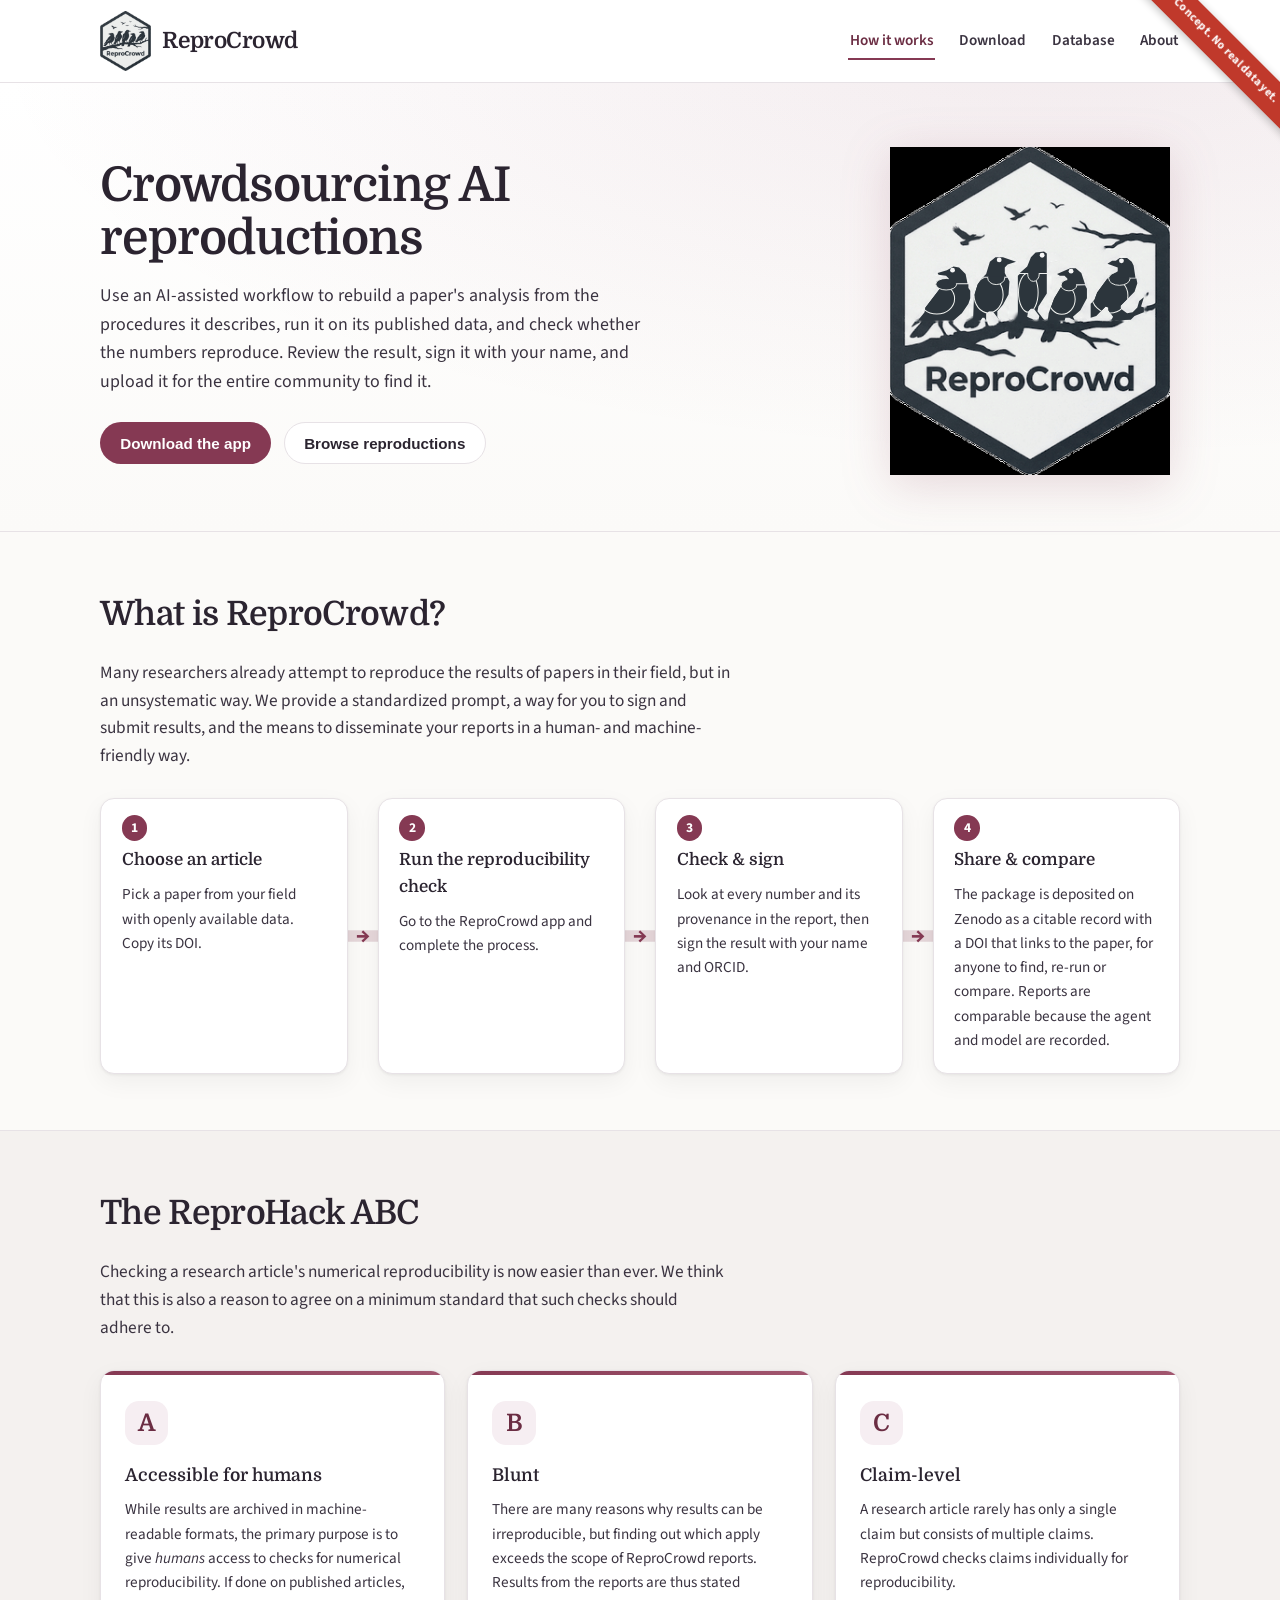
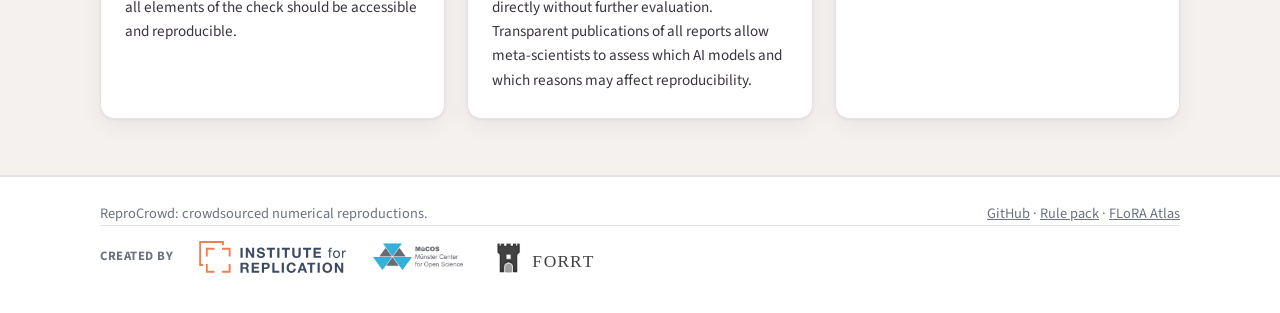
==== index.html @ 5360437d "Make the perched crows individually animatable Wrap the hex-sticker hero artwork in a native button " ====
<!DOCTYPE html>
<html lang="en">
<head>
  <meta charset="UTF-8" />
  <meta name="viewport" content="width=device-width, initial-scale=1.0" />
  <title>ReproCrowd: crowdsourced numerical reproductions</title>
  <meta name="description" content="ReproCrowd is a crowdsourced platform for numerical reproductions: rebuild a paper's analysis from the procedures it describes, run it on its published data, and check whether the numbers reproduce, then sign the result and share it with the field." />
  <meta name="theme-color" content="#853953" />
  <link rel="icon" type="image/png" href="./hex-sticker.png" />
  <link rel="preconnect" href="https://fonts.googleapis.com" />
  <link rel="preconnect" href="https://fonts.gstatic.com" crossorigin />
  <link href="https://fonts.googleapis.com/css2?family=Domine:wght@400;500;600;700&family=Source+Sans+3:wght@400;500;600;700;800&family=JetBrains+Mono:wght@400;500&display=swap" rel="stylesheet" />
  <link rel="stylesheet" href="./css/style.css" />
  <script src="https://cdnjs.cloudflare.com/ajax/libs/jszip/3.10.1/jszip.min.js" defer></script>
</head>
<body>
  <div class="ribbon" aria-hidden="true">Proof of Concept. No real data yet.</div>
  <header class="site-header">
    <div class="container header-inner">
      <a class="brand" href="#how-it-works">
        <img src="./hex-sticker-animated.gif" alt="ReproCrowd logo" class="brand-logo" />
        <span class="brand-name">ReproCrowd</span>
      </a>
      <nav class="main-nav" role="tablist" aria-label="Primary">
        <button class="nav-tab is-active" id="tab-landing" role="tab" aria-selected="true" aria-controls="panel-landing" data-tab="landing">How it works</button>
        <button class="nav-tab" id="tab-download" role="tab" aria-selected="false" aria-controls="panel-download" data-tab="download">Download</button>
        <button class="nav-tab" id="tab-database" role="tab" aria-selected="false" aria-controls="panel-database" data-tab="database">Database</button>
        <button class="nav-tab" id="tab-about" role="tab" aria-selected="false" aria-controls="panel-about" data-tab="about">About</button>
      </nav>
    </div>
  </header>

  <main id="top">
    <section class="tab-panel is-active" id="panel-landing" role="tabpanel" aria-labelledby="tab-landing">
    <!-- Hero -->
    <section class="hero">
      <div class="container hero-grid">
        <div class="hero-copy">
          <h1 class="hero-title">Crowdsourcing AI reproductions</h1>
          <p class="hero-sub">
            Use an AI-assisted workflow to rebuild a paper's analysis from the procedures it
            describes, run it on its published data, and check whether the numbers reproduce.
            Review the result, sign it with your name, and upload it for the entire community
            to find it.
          </p>
          <div class="hero-actions">
            <button class="btn btn-primary" data-goto-tab="download">Download the app</button>
            <button class="btn btn-secondary" data-goto-tab="database">Browse reproductions</button>
          </div>
        </div>
        <div class="hero-visual">
          <button class="crow-scene" type="button" data-crow-scene aria-label="Make a crow react">
            <img src="./hex-sticker-crow-base.gif" alt="" class="hero-sticker" />
            <svg class="crow-scene-overlay" viewBox="0 0 300 351" preserveAspectRatio="xMidYMid meet" aria-hidden="true" focusable="false">
              <defs>
                <clipPath id="crow-wing-clip-0"><path d="M84 147L60 147L54 151L38 172L37 177L30 186L68 186L77 178L84 168L86 162L86 154L84 151Z"/></clipPath>
                <clipPath id="crow-wing-clip-1"><path d="M99 140L94 147L90 160L89 186L97 186L99 183L101 183L103 186L103 178L106 176L110 176L117 185L115 182L115 176L121 169L127 158L128 144L126 140Z"/></clipPath>
                <clipPath id="crow-wing-clip-2"><path d="M139 136L137 138L137 186L155 186L147 182L148 176L151 173L154 173L160 181L159 186L168 186L165 185L158 176L159 171L168 157L168 136Z"/></clipPath>
                <clipPath id="crow-wing-clip-3"><path d="M209 148L184 149L176 162L170 178L169 186L187 186L188 183L192 183L198 186L196 182L204 175L211 162L211 152Z"/></clipPath>
                <clipPath id="crow-wing-clip-4"><path d="M215 168L215 183L221 181L231 171L234 172L234 175L239 182L237 186L258 185L262 181L272 177L272 172L269 171L272 161L267 165L265 172L260 177L254 178L247 173L247 170L262 155L265 146L264 141L233 141L222 156L219 164Z"/></clipPath>
              </defs>
              <g data-crow>
                <path class="crow-body" d="M84 147L60 147L54 151L38 172L37 177L30 186L68 186L77 178L84 168L86 162L86 154L84 151Z"/>
                <g clip-path="url(#crow-wing-clip-0)">
                  <g data-part="wing">
                    <ellipse cx="50.2" cy="162.6" rx="19.0" ry="16.4" fill="#2c353c" stroke="#eef0ed" stroke-width="1.1"/>
                  </g>
                </g>
                <g data-part="neck">
                  <ellipse cx="60.2" cy="147.0" rx="11.2" ry="6.2" fill="#2c353c" stroke="#eef0ed" stroke-width="1"/>
                </g>
                <g data-part="head">
                  <path d="M51 135L52 137L60 138L63 141L63 144L61 146L83 146L81 136L74 129L68 128L61 132Z"/>
                  <g data-part="eye">
                    <circle cx="67" cy="132" r="2.6" fill="#f7f7f7"/>
                  </g>
                </g>
              </g>
              <g data-crow>
                <path class="crow-body" d="M99 140L94 147L90 160L89 186L97 186L99 183L101 183L103 186L103 178L106 176L110 176L117 185L115 182L115 176L121 169L127 158L128 144L126 140Z"/>
                <g clip-path="url(#crow-wing-clip-1)">
                  <g data-part="wing">
                    <ellipse cx="105.6" cy="158.4" rx="15.6" ry="19.3" fill="#2c353c" stroke="#eef0ed" stroke-width="1.1"/>
                  </g>
                </g>
                <g data-part="neck">
                  <ellipse cx="113.8" cy="140.0" rx="9.2" ry="7.4" fill="#2c353c" stroke="#eef0ed" stroke-width="1"/>
                </g>
                <g data-part="head">
                  <path d="M135 123L121 118L113 118L107 123L103 136L100 139L125 139L123 135L123 129L126 126Z"/>
                  <g data-part="eye">
                    <circle cx="117" cy="121" r="2.6" fill="#f7f7f7"/>
                  </g>
                </g>
              </g>
              <g data-crow>
                <path class="crow-body" d="M139 136L137 138L137 186L155 186L147 182L148 176L151 173L154 173L160 181L159 186L168 186L165 185L158 176L159 171L168 157L168 136Z"/>
                <g clip-path="url(#crow-wing-clip-2)">
                  <g data-part="wing">
                    <ellipse cx="148.2" cy="156.0" rx="10.5" ry="21.0" fill="#2c353c" stroke="#eef0ed" stroke-width="1.1"/>
                  </g>
                </g>
                <g data-part="neck">
                  <ellipse cx="153.7" cy="136.0" rx="6.2" ry="8.0" fill="#2c353c" stroke="#eef0ed" stroke-width="1"/>
                </g>
                <g data-part="head">
                  <path d="M168 114L165 112L156 113L151 118L147 128L139 135L168 135Z"/>
                  <g data-part="eye">
                    <circle cx="163" cy="116" r="2.6" fill="#f7f7f7"/>
                  </g>
                </g>
              </g>
              <g data-crow>
                <path class="crow-body" d="M209 148L184 149L176 162L170 178L169 186L187 186L188 183L192 183L198 186L196 182L204 175L211 162L211 152Z"/>
                <g clip-path="url(#crow-wing-clip-3)">
                  <g data-part="wing">
                    <ellipse cx="184.1" cy="163.2" rx="14.3" ry="16.0" fill="#2c353c" stroke="#eef0ed" stroke-width="1.1"/>
                  </g>
                </g>
                <g data-part="neck">
                  <ellipse cx="191.7" cy="148.0" rx="8.4" ry="6.1" fill="#2c353c" stroke="#eef0ed" stroke-width="1"/>
                </g>
                <g data-part="head">
                  <path d="M179 136L182 138L187 138L190 141L190 144L187 147L209 147L205 135L199 130L193 130Z"/>
                  <g data-part="eye">
                    <circle cx="194" cy="133" r="2.6" fill="#f7f7f7"/>
                  </g>
                </g>
              </g>
              <g data-crow>
                <path class="crow-body" d="M215 168L215 183L221 181L231 171L234 172L234 175L239 182L237 186L258 185L262 181L272 177L272 172L269 171L272 161L267 165L265 172L260 177L254 178L247 173L247 170L262 155L265 146L264 141L233 141L222 156L219 164Z"/>
                <g clip-path="url(#crow-wing-clip-4)">
                  <g data-part="wing">
                    <ellipse cx="235.5" cy="159.0" rx="19.4" ry="18.9" fill="#2c353c" stroke="#eef0ed" stroke-width="1.1"/>
                  </g>
                </g>
                <g data-part="neck">
                  <ellipse cx="245.8" cy="141.0" rx="11.4" ry="7.2" fill="#2c353c" stroke="#eef0ed" stroke-width="1"/>
                </g>
                <g data-part="head">
                  <path d="M233 125L244 129L244 133L234 140L263 140L261 127L259 123L254 119L246 119L242 122L238 122Z"/>
                  <g data-part="eye">
                    <circle cx="248" cy="122" r="2.6" fill="#f7f7f7"/>
                  </g>
                </g>
              </g>
            </svg>
          </button>
        </div>
      </div>
    </section>

    <!-- What it is -->
    <section id="what-it-is" class="section">
      <div class="container">
        <h2 class="section-title">What is ReproCrowd?</h2>
        <p class="lead">
          Many researchers already attempt to reproduce the results of papers in their field,
          but in an unsystematic way. We provide a standardized prompt, a way for you to sign
          and submit results, and the means to disseminate your reports in a human- and
          machine-friendly way.
        </p>
        <div class="process">
          <div class="process-arrow" aria-hidden="true">
            <svg viewBox="0 0 1200 48" preserveAspectRatio="none">
              <line x1="0" y1="24" x2="1150" y2="24"></line>
              <polygon points="1200,24 1150,6 1150,42"></polygon>
            </svg>
          </div>
          <ol class="cards process-cards">
            <li class="card">
              <span class="card-step">1</span>
              <h3>Choose an article</h3>
              <p>Pick a paper from your field with openly available data. Copy its DOI.</p>
            </li>
            <li class="flow-arrow" aria-hidden="true">→</li>
            <li class="card">
              <span class="card-step">2</span>
              <h3>Run the reproducibility check</h3>
              <p>Go to the ReproCrowd app and complete the process.</p>
            </li>
            <li class="flow-arrow" aria-hidden="true">→</li>
            <li class="card">
              <span class="card-step">3</span>
              <h3>Check &amp; sign</h3>
              <p>Look at every number and its provenance in the report, then sign the result with your name and ORCID.</p>
            </li>
            <li class="flow-arrow" aria-hidden="true">→</li>
            <li class="card">
              <span class="card-step">4</span>
              <h3>Share &amp; compare</h3>
              <p>The package is deposited on Zenodo as a citable record with a DOI that links to the paper, for anyone to find, re-run or compare. Reports are comparable because the agent and model are recorded.</p>
            </li>
          </ol>
        </div>

      </div>
    </section>

    <!-- Principles -->
    <section id="principles" class="section section-alt">
      <div class="container">
        <h2 class="section-title">The ReproHack ABC</h2>
        <p class="lead">
          Checking a research article's numerical reproducibility is now easier than ever. We think
          that this is also a reason to agree on a minimum standard that such checks should adhere to.
        </p>
        <div class="abc-grid">
          <article class="abc-card">
            <span class="abc-letter" aria-hidden="true">A</span>
            <h3>Accessible for humans</h3>
            <p>
              While results are archived in machine-readable formats, the primary purpose is to give
              <em>humans</em> access to checks for numerical reproducibility. If done on published
              articles, all elements of the check should be accessible and reproducible.
            </p>
          </article>
          <article class="abc-card">
            <span class="abc-letter" aria-hidden="true">B</span>
            <h3>Blunt</h3>
            <p>
              There are many reasons why results can be irreproducible, but finding out which apply
              exceeds the scope of ReproCrowd reports. Results from the reports are thus stated
              directly without further evaluation. Transparent publications of all reports allow
              meta-scientists to assess which AI models and which reasons may affect reproducibility.
            </p>
          </article>
          <article class="abc-card">
            <span class="abc-letter" aria-hidden="true">C</span>
            <h3>Claim-level</h3>
            <p>
              A research article rarely has only a single claim but consists of multiple claims.
              ReproCrowd checks claims individually for reproducibility.
            </p>
          </article>
        </div>
      </div>
    </section>

    </section><!-- /panel-landing -->

    <!-- Download -->
    <section class="tab-panel" id="panel-download" role="tabpanel" aria-labelledby="tab-download" hidden>
      <div class="container section">
        <h2 class="section-title">Download</h2>
        <p class="lead">
          ReproCrowd ships as a self-contained desktop app for AI-assisted computational
          reproductions. Download the latest release, or grab the source and build it yourself.
        </p>
        <div class="btn-row">
          <a class="btn btn-primary" href="https://github.com/forrtproject/reprocrowd-app/releases" target="_blank" rel="noopener">Download the latest release</a>
          <a class="btn btn-secondary" href="https://github.com/forrtproject/reprocrowd-app" target="_blank" rel="noopener">View source on GitHub</a>
        </div>
        <p class="note">
          The app bundles its own Python and backend, so there is nothing else to install. On the
          release page, pick the installer for your platform (Windows, macOS or Linux).
        </p>
      </div>
    </section>

    <!-- Database -->
    <section class="tab-panel" id="panel-database" role="tabpanel" aria-labelledby="tab-database" hidden>
    <section id="reproductions" class="section section-alt">
      <div class="container">
        <h2 class="section-title">Reproductions <span class="badge badge-warn">Fictitious example data</span></h2>
        <p class="lead">
          All submitted reproductions, with their computational outcome. Search by paper, field
          or outcome, and filter by verdict. Click any row to expand its provenance chain — the
          raw data, processed data, code and output, and how each reported result maps to a claim.
          Each row links to the report and to the
          <a href="https://forrt.org/flora-replication-atlas" target="_blank" rel="noopener">FLoRA Replication Atlas</a>.
          The rows below are <strong>fictitious example data</strong> to show how the table works;
          no real certifications are listed yet.
        </p>

        <div class="table-controls">
          <input id="search" type="search" placeholder="Search title, DOI, field, outcome, engine…" />
          <select id="filter-outcome" aria-label="Filter by outcome">
            <option value="">All outcomes</option>
            <option value="computationally reproducible">Computationally reproducible</option>
            <option value="computational issues">Computational issues</option>
            <option value="technical failure">Technical failure</option>
            <option value="computation not checked">Computation not checked</option>
          </select>
          <a class="btn btn-secondary" href="https://forrt.org/flora-replication-atlas" target="_blank" rel="noopener">Open FLoRA Atlas</a>
        </div>

        <p class="chain-legend">
          <span><span class="lg green">✓</span> reproduces</span>
          <span><span class="lg red">✕</span> issue</span>
          <span><span class="lg grey">!</span> raw data not available</span>
        </p>

        <div class="table-wrap">
          <table class="repro-table">
            <thead>
              <tr>
                <th>Paper</th>
                <th>Field</th>
                <th>Outcome</th>
                <th>Engine / model</th>
                <th>Standard</th>
                <th>Programs</th>
                <th>Signed by</th>
                <th>Date</th>
                <th>Report</th>
              </tr>
            </thead>
            <tbody id="repro-tbody"></tbody>
          </table>
        </div>
        <p class="empty" id="empty" hidden>No reproductions match your search.</p>
        <p class="count" id="count"></p>
      </div>
    </section>
    </section><!-- /panel-database -->

    <!-- About -->
    <section class="tab-panel" id="panel-about" role="tabpanel" aria-labelledby="tab-about" hidden>
      <div class="container section">
        <h2 class="section-title">About</h2>
        <p class="lead">
          ReproCrowd is a crowdsourced platform for numerical reproductions, built by the
          Institute for Replication, the Münster Center for Open Science, and FORRT.
        </p>

        <h3 class="subsection-title">Creators</h3>
        <div class="about-creators">
          <a class="creator-card" href="https://i4replication.org/" target="_blank" rel="noopener">
            <img src="./logos/i4r-logo.svg" alt="Institute for Replication logo" />
            <span>Institute for Replication</span>
          </a>
          <a class="creator-card" href="https://www.uni-muenster.de/MueCOS/en/forschung/index.html" target="_blank" rel="noopener">
            <img src="./logos/mucos-logo.webp" alt="Münster Center for Open Science logo" />
            <span>Münster Center for Open Science</span>
          </a>
          <a class="creator-card" href="https://forrt.org/" target="_blank" rel="noopener">
            <img src="./logos/forrt-logo.svg" alt="FORRT logo" />
            <span>FORRT</span>
          </a>
        </div>

        <h3 class="subsection-title">Recommended citation</h3>
        <div class="citation-box">
          <p>
            ReproCrowd (2026). <em>ReproCrowd: crowdsourced numerical reproductions</em>
            [Computer software]. Institute for Replication, Münster Center for Open Science
            &amp; FORRT. <a href="https://forrt.org/reprocrowd/" target="_blank" rel="noopener">https://forrt.org/reprocrowd/</a>
          </p>
        </div>

        <h3 class="subsection-title">Version</h3>
        <p class="muted">ReproCrowd website <code>0.1.0</code> (placeholder).</p>
      </div>
    </section>
  </main>

  <footer class="site-footer">
    <div class="container footer-inner">
      <span>ReproCrowd: crowdsourced numerical reproductions.</span>
      <span>
        <a href="https://github.com/LukasRoeseler/reprocrowd" target="_blank" rel="noopener">GitHub</a>
        · <a href="https://forrtproject.github.io/reprocrowd/crowd-repro/RULEPACK-v1.1.0.md" target="_blank" rel="noopener">Rule pack</a>
        · <a href="https://forrt.org/flora-replication-atlas" target="_blank" rel="noopener">FLoRA Atlas</a>
      </span>
    </div>
    <div class="container footer-creators">
      <span class="footer-creators-label">Created by</span>
      <a class="creator-logo" href="https://i4replication.org/" target="_blank" rel="noopener">
        <img src="./logos/i4r-logo.svg" alt="Institute for Replication" />
      </a>
      <a class="creator-logo" href="https://www.uni-muenster.de/MueCOS/en/forschung/index.html" target="_blank" rel="noopener">
        <img src="./logos/mucos-logo.webp" alt="Münster Center for Open Science" />
      </a>
      <a class="creator-logo" href="https://forrt.org/" target="_blank" rel="noopener">
        <img src="./logos/forrt-logo.svg" alt="FORRT" />
      </a>
    </div>
  </footer>

  <script src="./js/app.js"></script>
</body>
</html>
---- css/style.css ----
:root {
  --ink: #2b2430;
  --ink-soft: #3a3340;
  --muted: #6b7280;
  --accent: #853953;
  --accent-dark: #6b2d43;
  --accent-light: #a2566f;
  --accent-faint: #f6eef2;
  --bg: #fbfaf8;
  --surface: #ffffff;
  --border: #e7e2e6;
  --alt-bg: #f4f1ef;
  --ok: #15803d;
  --warn: #b45309;
  --bad: #b91c1c;
  --radius: 14px;
  --shadow: 0 1px 3px rgba(0,0,0,.06), 0 8px 24px rgba(0,0,0,.05);
}

* { box-sizing: border-box; }

html { scroll-behavior: smooth; }

body {
  margin: 0;
  font-family: 'Source Sans 3', 'Segoe UI', Helvetica, Arial, sans-serif;
  color: var(--ink);
  background: var(--bg);
  line-height: 1.6;
}

h1, h2, h3, .brand-name, .section-title, .subsection-title, .hero-title {
  font-family: 'Domine', Georgia, serif;
  font-weight: 600;
}

code, pre {
  font-family: 'JetBrains Mono', 'SFMono-Regular', Consolas, monospace;
}

a { color: var(--accent-dark); }

.container {
  width: min(1080px, 92%);
  margin: 0 auto;
}

/* Header */
.site-header {
  position: sticky;
  top: 0;
  z-index: 50;
  background: rgba(255,255,255,.92);
  backdrop-filter: blur(8px);
  border-bottom: 1px solid var(--border);
}
.header-inner {
  display: flex;
  align-items: center;
  justify-content: space-between;
  gap: 1rem;
  padding: .7rem 0;
}
.brand {
  display: flex;
  align-items: center;
  gap: .7rem;
  text-decoration: none;
  color: var(--ink);
}
.brand-logo {
  height: 60px;
  width: auto;
}
.brand-name {
  font-weight: 700;
  font-size: 1.4rem;
  letter-spacing: -.02em;
}
.main-nav {
  display: flex;
  gap: 1.4rem;
  align-items: center;
}
.main-nav a {
  color: var(--ink-soft);
  text-decoration: none;
  font-weight: 600;
  font-size: .95rem;
}
.main-nav a:hover { color: var(--accent-dark); }

/* Tabs */
.main-nav .nav-tab {
  appearance: none;
  background: none;
  border: none;
  border-bottom: 2px solid transparent;
  padding: .35rem .1rem;
  color: var(--ink-soft);
  font: inherit;
  font-weight: 600;
  font-size: .95rem;
  cursor: pointer;
}
.main-nav .nav-tab:hover { color: var(--accent-dark); }
.main-nav .nav-tab.is-active {
  color: var(--accent-dark);
  border-bottom-color: var(--accent);
}
.tab-panel { display: none; }
.tab-panel.is-active { display: block; }

/* Proof-of-concept ribbon */
.ribbon {
  position: fixed;
  top: 18px;
  right: -70px;
  transform: rotate(45deg);
  background: #c0392b;
  color: #fff;
  padding: 7px 46px;
  font-size: .74rem;
  font-weight: 700;
  letter-spacing: .02em;
  white-space: nowrap;
  z-index: 80;
  box-shadow: 0 2px 8px rgba(0,0,0,.25);
  pointer-events: none;
}

/* Hero */
.hero {
  padding: 4rem 0 3.5rem;
  background:
    radial-gradient(1100px 420px at 85% -10%, rgba(133,57,83,.10), transparent),
    linear-gradient(180deg, #ffffff, var(--bg));
  border-bottom: 1px solid var(--border);
}
.hero-grid {
  display: grid;
  grid-template-columns: 1fr minmax(220px, 300px);
  gap: 2rem;
  align-items: center;
}
.hero-copy { min-width: 0; }
.hero-title {
  font-size: clamp(2rem, 4.5vw, 3rem);
  line-height: 1.12;
  letter-spacing: -.02em;
  margin: 0 0 1rem;
  max-width: 18ch;
}
.hero-sub {
  font-size: 1.12rem;
  color: var(--ink-soft);
  max-width: 60ch;
  margin: 0 0 1.6rem;
}
.hero-actions { display: flex; gap: .8rem; flex-wrap: wrap; }
.hero-visual { display: flex; justify-content: center; }
.hero-sticker {
  width: 100%;
  max-width: 280px;
  height: auto;
  filter: drop-shadow(0 10px 24px rgba(133,57,83,.18));
}

/* Crow scene: an interactive button wrapped around the hex-sticker artwork */
.crow-scene {
  position: relative;
  display: inline-block;
  padding: 0;
  margin: 0;
  border: none;
  background: none;
  font: inherit;
  color: inherit;
  cursor: pointer;
  line-height: 0;
  -webkit-tap-highlight-color: transparent;
}
.crow-scene .hero-sticker { display: block; }
.crow-scene-overlay {
  position: absolute;
  inset: 0;
  width: 100%;
  height: 100%;
  overflow: visible;
  pointer-events: none;
}
.crow-scene:focus-visible {
  outline: 3px solid var(--accent);
  outline-offset: 4px;
  border-radius: var(--radius);
}

/* Crow parts: the animation pivot points and resting pose */
.crow-scene .crow-body { fill: #2c353c; }
.crow-scene [data-part="head"] path { fill: #2c353c; }

[data-crow] [data-part] {
  transform-box: fill-box;
  transform-origin: center;
}
[data-crow] [data-part="head"] { transform-origin: 50% 85%; }
[data-crow] [data-part="wing"] { transform-origin: 50% 20%; }
[data-crow] [data-part="neck"] { transform-origin: 50% 90%; }

/* Buttons */
.btn {
  display: inline-block;
  padding: .7rem 1.2rem;
  border-radius: 999px;
  font-weight: 600;
  font-size: .95rem;
  text-decoration: none;
  border: 1px solid transparent;
  cursor: pointer;
  transition: background .15s, border-color .15s, color .15s;
}
.btn-row { display: flex; gap: .6rem; flex-wrap: wrap; margin: .6rem 0; }
.btn-primary {
  background: var(--accent);
  color: #fff;
}
.btn-primary:hover { background: var(--accent-dark); }
.btn-secondary {
  background: var(--surface);
  color: var(--ink);
  border-color: var(--border);
}
.btn-secondary:hover { border-color: var(--ink-soft); }
.btn-small {
  padding: .35rem .8rem;
  font-size: .85rem;
  border: 1px solid var(--border);
  background: var(--surface);
  color: var(--ink-soft);
  border-radius: 8px;
}
.btn-small:hover { border-color: var(--ink-soft); }

/* Sections */
.section { padding: 3.5rem 0; }
.section-alt { background: var(--alt-bg); border-block: 1px solid var(--border); }
.section-title {
  font-size: clamp(1.6rem, 3vw, 2.1rem);
  letter-spacing: -.02em;
  margin: 0 0 .6rem;
}
.subsection-title { margin: 2rem 0 .8rem; }
.lead { font-size: 1.08rem; color: var(--ink-soft); max-width: 70ch; }

/* Cards */
.cards {
  display: grid;
  grid-template-columns: repeat(auto-fit, minmax(220px, 1fr));
  gap: 1.2rem;
  margin-top: 1.8rem;
}
.card {
  background: var(--surface);
  border: 1px solid var(--border);
  border-radius: var(--radius);
  padding: 1.3rem;
  box-shadow: var(--shadow);
}
.card h3 { margin: 0 0 .5rem; font-size: 1.05rem; }
.card p { margin: 0; color: var(--ink-soft); font-size: .95rem; }

/* Process flow */
.process { position: relative; margin-top: 1.8rem; }
.process-arrow {
  position: absolute;
  inset: 0;
  z-index: 0;
  display: flex;
  align-items: center;
  pointer-events: none;
}
.process-arrow svg {
  width: 100%;
  height: 100%;
  stroke: var(--accent);
  stroke-width: 2;
  fill: var(--accent);
  opacity: .18;
}
.process-cards {
  position: relative;
  z-index: 1;
  list-style: none;
  margin: 0;
  padding: 0;
  display: flex;
  align-items: stretch;
  flex-wrap: wrap;
  gap: .3rem;
  margin-top: 0;
}
.process-cards .card {
  flex: 1 1 200px;
  margin: 0;
  padding-top: 3rem;
  position: relative;
}
.card-step {
  position: absolute;
  top: 1rem;
  left: 1.3rem;
  display: inline-flex;
  align-items: center;
  justify-content: center;
  width: 1.6rem;
  height: 1.6rem;
  border-radius: 50%;
  background: var(--accent);
  color: #fff;
  font-size: .85rem;
  font-weight: 700;
}
.flow-arrow {
  flex: none;
  display: flex;
  align-items: center;
  color: var(--accent);
  font-size: 1.4rem;
  font-weight: 700;
  padding: 0 .2rem;
}

.notice, .note {
  margin-top: 1.6rem;
  padding: 1rem 1.2rem;
  border-radius: 10px;
  font-size: .95rem;
}
.notice {
  background: var(--accent-faint);
  border: 1px solid #e6ccd6;
  color: var(--accent-dark);
}
.notice.warn {
  background: #fef3c7;
  border: 1px solid #fcd34d;
  color: #92400e;
}
.note { color: var(--muted); }
.note code { background: var(--alt-bg); padding: .1em .3em; border-radius: 4px; }

/* Prompt */
.prompt-box {
  background: #1e1e24;
  color: #e5e7eb;
  border-radius: var(--radius);
  overflow: hidden;
  margin: 1.4rem 0;
  box-shadow: var(--shadow);
}
.prompt-box-header {
  display: flex;
  align-items: center;
  justify-content: space-between;
  padding: .7rem 1rem;
  background: #16161b;
  font-size: .85rem;
  color: #cbd5e1;
}
.prompt-box pre {
  margin: 0;
  padding: 1.2rem;
  overflow-x: auto;
  font-size: .9rem;
  line-height: 1.55;
}

.steps { margin: 0; padding-left: 1.3rem; }
.steps li { margin-bottom: .7rem; }
.steps code { background: var(--alt-bg); padding: .1em .3em; border-radius: 4px; }

/* Upload */
.upload-card {
  background: var(--surface);
  border: 1px solid var(--border);
  border-radius: var(--radius);
  padding: 1.4rem;
  box-shadow: var(--shadow);
}
.drop-zone {
  display: flex;
  flex-direction: column;
  align-items: center;
  justify-content: center;
  gap: .5rem;
  padding: 2.2rem 1rem;
  border: 2px dashed var(--border);
  border-radius: 12px;
  cursor: pointer;
  text-align: center;
  transition: border-color .15s, background .15s;
}
.drop-zone.dragover { border-color: var(--accent); background: #fff7ed; }
.drop-zone input { display: none; }
.drop-zone-icon { font-size: 1.6rem; color: var(--muted); }
.drop-zone-text { color: var(--muted); font-size: .95rem; }
.drop-zone-text code { color: var(--ink-soft); }

.upload-status { margin-top: 1rem; font-size: .95rem; color: var(--ink-soft); }

.checklist { margin-top: 1rem; }
.checklist h3 { margin: 0 0 .6rem; font-size: 1rem; }
.checklist ul { list-style: none; padding: 0; margin: 0; display: grid; gap: .4rem; }
.checklist li {
  display: flex;
  align-items: center;
  gap: .5rem;
  font-size: .95rem;
  color: var(--ink-soft);
}
.checklist .dot {
  width: 16px; height: 16px; border-radius: 50%;
  display: inline-block; flex: none;
}
.dot.ok { background: var(--ok); }
.dot.missing { background: var(--bad); }
.dot.rec { background: var(--warn); }
.checklist-legend {
  display: flex;
  gap: .8rem;
  align-items: center;
  flex-wrap: wrap;
  font-size: .85rem;
}
.checklist-legend .dot { width: 12px; height: 12px; display: inline-block; }

.upload-actions { margin-top: 1.2rem; }
.signoff {
  margin-top: 1.2rem;
  border-top: 1px solid var(--border);
  padding-top: 1.1rem;
}
.signoff h3 { margin: 0 0 .5rem; font-size: 1rem; }
.signoff .muted { font-size: .9rem; margin: 0 0 .8rem; }
.signoff-fields {
  display: grid;
  grid-template-columns: 1fr 1fr 1fr;
  gap: .8rem;
  margin: 0 0 .9rem;
}
.signoff-fields label {
  display: flex;
  flex-direction: column;
  gap: .3rem;
  font-size: .85rem;
  color: var(--muted);
}
.signoff-fields input,
.signoff-fields select {
  padding: .5rem .6rem;
  border: 1px solid var(--border);
  border-radius: 8px;
  font: inherit;
  color: var(--ink);
}
.signoff-check {
  display: flex;
  gap: .5rem;
  align-items: flex-start;
  font-size: .9rem;
  color: var(--ink-soft);
}
.git-cmds {
  background: var(--alt-bg);
  padding: .9rem 1rem;
  border-radius: 8px;
  overflow-x: auto;
  margin: .8rem 0;
}
.git-cmds code { font-size: .85rem; color: var(--ink); }
.submit-result a.btn { margin-top: .5rem; }
.submit-result {
  margin-top: 1.2rem;
  padding: 1rem 1.2rem;
  border-radius: 10px;
  font-size: .95rem;
}
.submit-result.ok { background: #f0fdf4; border: 1px solid #bbf7d0; color: var(--ok); }

/* Table */
.table-controls {
  display: flex;
  gap: .8rem;
  flex-wrap: wrap;
  align-items: center;
  margin: 1.4rem 0;
}
.table-controls input[type="search"],
.table-controls select {
  padding: .6rem .9rem;
  border: 1px solid var(--border);
  border-radius: 10px;
  font-size: .95rem;
  font-family: inherit;
  background: var(--surface);
  color: var(--ink);
}
.table-controls input[type="search"] { flex: 1; min-width: 220px; }

.table-wrap { overflow-x: auto; background: var(--surface); border: 1px solid var(--border); border-radius: var(--radius); box-shadow: var(--shadow); }
.repro-table { width: 100%; border-collapse: collapse; font-size: .92rem; }
.repro-table th, .repro-table td {
  padding: .8rem .9rem;
  text-align: left;
  border-bottom: 1px solid var(--border);
  vertical-align: top;
}
.repro-table th { background: var(--alt-bg); font-weight: 700; white-space: nowrap; }
.repro-table tr:last-child td { border-bottom: none; }
.repro-table td a { text-decoration: none; font-weight: 600; }

.pill {
  display: inline-block;
  padding: .15rem .6rem;
  border-radius: 999px;
  font-size: .78rem;
  font-weight: 600;
  white-space: nowrap;
}
.pill-ok { background: #dcfce7; color: var(--ok); }
.pill-warn { background: #fef3c7; color: var(--warn); }
.pill-bad { background: #fee2e2; color: var(--bad); }
.pill-muted { background: #e5e7eb; color: var(--muted); }

.badge {
  display: inline-block;
  padding: .3rem .7rem;
  border-radius: 999px;
  font-size: .8rem;
  font-weight: 600;
  vertical-align: middle;
  margin-left: .6rem;
}
.badge-warn { background: #fef3c7; color: #92400e; border: 1px solid #fcd34d; }
.badge-note { background: #e5e7eb; color: var(--muted); }

.empty, .count { margin-top: 1rem; color: var(--muted); }
.count { font-size: .9rem; }

/* Footer */
.site-footer {
  border-top: 1px solid var(--border);
  padding: 1.6rem 0;
  background: var(--surface);
  color: var(--muted);
  font-size: .9rem;
}
.footer-inner { display: flex; justify-content: space-between; gap: 1rem; flex-wrap: wrap; }
.footer-inner a { color: var(--muted); }
.footer-inner a:hover { color: var(--accent-dark); }
.footer-creators {
  display: flex;
  align-items: center;
  gap: 1.6rem;
  flex-wrap: wrap;
  padding: .9rem 0;
  border-top: 1px solid var(--border);
}
.footer-creators-label {
  font-size: .8rem;
  font-weight: 700;
  text-transform: uppercase;
  letter-spacing: .04em;
  color: var(--muted);
}
.creator-logo {
  display: inline-flex;
  align-items: center;
  opacity: .8;
  transition: opacity .15s;
}
.creator-logo:hover { opacity: 1; }
.creator-logo img {
  height: 32px;
  width: auto;
  max-width: 180px;
  object-fit: contain;
}

/* ReproHack ABC (principles) */
.abc-grid {
  display: grid;
  grid-template-columns: repeat(auto-fit, minmax(260px, 1fr));
  gap: 1.4rem;
  margin-top: 1.8rem;
}
.abc-card {
  position: relative;
  display: flex;
  flex-direction: column;
  background: var(--surface);
  border: 1px solid var(--border);
  border-radius: var(--radius);
  padding: 1.9rem 1.5rem 1.6rem;
  box-shadow: var(--shadow);
  overflow: hidden;
  transition: border-color .18s ease, transform .18s ease;
}
.abc-card:hover { border-color: var(--accent-light); transform: translateY(-2px); }
.abc-card::before {
  content: "";
  position: absolute;
  top: 0;
  left: 0;
  right: 0;
  height: 4px;
  background: linear-gradient(90deg, var(--accent), var(--accent-light));
}
.abc-letter {
  display: inline-flex;
  align-items: center;
  justify-content: center;
  width: 2.7rem;
  height: 2.7rem;
  border-radius: 14px;
  background: var(--accent-faint);
  color: var(--accent-dark);
  font-family: 'Domine', Georgia, serif;
  font-weight: 700;
  font-size: 1.5rem;
  line-height: 1;
  margin-bottom: 1rem;
}
.abc-card h3 { margin: 0 0 .55rem; font-size: 1.1rem; }
.abc-card p { margin: 0; color: var(--ink-soft); font-size: .95rem; }

/* About */
.about-creators {
  display: grid;
  grid-template-columns: repeat(auto-fit, minmax(200px, 1fr));
  gap: 1rem;
  margin-top: .4rem;
}
.creator-card {
  display: flex;
  flex-direction: column;
  align-items: center;
  gap: .6rem;
  padding: 1.2rem 1rem;
  background: var(--surface);
  border: 1px solid var(--border);
  border-radius: var(--radius);
  box-shadow: var(--shadow);
  text-decoration: none;
  color: var(--ink-soft);
  font-weight: 600;
  font-size: .95rem;
  text-align: center;
  transition: border-color .15s, box-shadow .15s;
}
.creator-card:hover { border-color: var(--accent); }
.creator-card img {
  height: 40px;
  width: auto;
  max-width: 160px;
  object-fit: contain;
}
.citation-box {
  background: var(--surface);
  border: 1px solid var(--border);
  border-radius: var(--radius);
  padding: 1rem 1.2rem;
  box-shadow: var(--shadow);
}
.citation-box p { margin: 0; }
.citation-box code { background: var(--alt-bg); padding: .1em .3em; border-radius: 4px; }

@media (max-width: 640px) {
  .header-inner { flex-direction: column; align-items: flex-start; }
  .main-nav { gap: .9rem; flex-wrap: wrap; }
  .hero-grid { grid-template-columns: 1fr; }
  .hero-visual { order: -1; }
  .hero-sticker { max-width: 180px; }
  .process-arrow { display: none; }
  .process-cards { flex-direction: column; }
  .flow-arrow { transform: rotate(90deg); }
  .signoff-fields { grid-template-columns: 1fr; }
}

/* ORCID icon (sized like a character in the line) */
.orcid-link { display: inline-block; vertical-align: middle; line-height: 0; }
.orcid-icon { height: 1em; width: auto; display: inline-block; vertical-align: -0.14em; opacity: .85; }
.orcid-link:hover .orcid-icon { opacity: 1; }

/* Report cell: Summary / Discuss + comment-count badge */
.report-cell a { display: inline-block; }
.report-link { font-weight: 600; }
.discuss-link { color: var(--muted); }
.discuss-link:hover { color: var(--accent-dark); }
.comment-badge { position: relative; color: var(--muted); margin-top: .4rem; }
.comment-badge:hover { color: var(--accent-dark); }
.comment-badge svg { display: inline-block; vertical-align: middle; }
.badge-circle { position: absolute; top: -6px; right: -10px; min-width: 15px; height: 15px; border-radius: 999px; font-size: .62rem; font-weight: 700; color: #fff; display: inline-flex; align-items: center; justify-content: center; padding: 0 3px; line-height: 1; }
.badge-circle.grey { background: #cbd5e1; }
.badge-circle.colored { background: var(--accent); }

/* Expandable table rows */
.article-row { cursor: pointer; }
.article-row:hover td { background: var(--alt-bg); }
.article-row .chev { display: inline-block; color: var(--muted); margin-right: .55rem; vertical-align: middle; transition: transform .18s ease; }
.article-row.open .chev { transform: rotate(90deg); }
.article-row .title { font-weight: 700; }
.article-row .doi { color: var(--muted); font-size: .85rem; }
.detail-row td { background: var(--surface); border-bottom: 1px solid var(--border); }
.detail-wrap { padding: .3rem .2rem .6rem .4rem; }

.chain-head { display: flex; flex-wrap: wrap; gap: .9rem; align-items: center; font-size: .78rem; color: var(--muted); margin-bottom: .9rem; }
.chain-head .cnt { color: var(--ink); font-weight: 700; }
.chain-head .g, .chain-head .b { display: inline-flex; align-items: center; gap: .25rem; }
.chain-head .g { color: var(--ok); }
.chain-head .b { color: var(--bad); }

.chain { display: flex; flex-wrap: wrap; align-items: flex-start; }
.spine { display: flex; flex-wrap: wrap; align-items: center; row-gap: .5rem; }
.raws { display: flex; flex-direction: column; gap: .45rem; }
.raws.multi { padding-right: .3rem; }
.raws .node { margin: 0; }

.node { display: inline-flex; align-items: center; gap: .45rem; background: var(--alt-bg); border: 1px solid var(--border); border-radius: 8px; padding: .45rem .7rem; font-size: .82rem; font-weight: 600; color: var(--ink); white-space: nowrap; }
.node .ico { display: inline-flex; color: var(--muted); }
.node.output { border-color: var(--accent); }
.node.output .ico { color: var(--accent); }
.node.data.na { border-style: dashed; border-color: #cbd5e1; color: var(--muted); opacity: .85; }
.node.claim { border-color: var(--border); gap: .4rem; }
.node.claim a { text-decoration: none; font-weight: 600; color: var(--ink); }
.na-badge { display: inline-flex; align-items: center; justify-content: center; width: 1.1em; height: 1.1em; border-radius: 50%; background: var(--bad); color: #fff; font-size: .7em; font-weight: 700; flex: 0 0 auto; }

.link { display: inline-block; width: 26px; height: 2px; background: #cbd5e1; flex: 0 0 auto; }
.link.h { align-self: center; }
.link.grey { background: #e5e7eb; }

.claims { display: flex; flex-direction: column; gap: .5rem; margin-left: 1rem; border-left: 2px solid #e5e7eb; padding-left: 12px; }
.claim { display: flex; align-items: center; gap: .4rem; }
.claim .status { display: inline-flex; align-items: center; justify-content: center; width: 1.2em; height: 1.2em; border-radius: 50%; flex: 0 0 auto; }
.claim .status.ok { color: var(--ok); background: #dcfce7; }
.claim .status.bad { color: var(--bad); background: #fee2e2; }
.claim.good .node.claim { border-color: var(--ok); }
.claim.issue .node.claim { border-color: var(--bad); }

.chain-legend { display: flex; flex-wrap: wrap; gap: 1.1rem; align-items: center; font-size: .82rem; color: var(--muted); margin: 0 0 1rem; }
.chain-legend span { display: inline-flex; align-items: center; gap: .35rem; }
.chain-legend .lg { display: inline-flex; align-items: center; justify-content: center; width: 14px; height: 14px; border-radius: 50%; font-size: .7rem; font-weight: 700; }
.chain-legend .lg.green { color: var(--ok); background: #dcfce7; }
.chain-legend .lg.red { color: var(--bad); background: #fee2e2; }
.chain-legend .lg.grey { color: var(--muted); background: #e5e7eb; }

/* Construction */
.construction { display: flex; flex-direction: column; align-items: center; gap: .9rem; padding: 2.6rem 1.5rem; background: var(--surface); border: 1px dashed var(--border); border-radius: var(--radius); box-shadow: var(--shadow); text-align: center; margin-top: 1.6rem; }
.construction h3 { margin: 0; }
.construction .muted { max-width: 42rem; margin: 0; }

/* Creators */
.creators-grid { display: grid; grid-template-columns: repeat(auto-fit, minmax(220px, 1fr)); gap: 1.4rem; margin-top: 1.6rem; }
.creator { display: flex; flex-direction: column; align-items: center; justify-content: center; gap: .9rem; padding: 1.6rem 1.2rem; background: var(--surface); border: 1px solid var(--border); border-radius: var(--radius); box-shadow: var(--shadow); text-align: center; text-decoration: none; color: inherit; transition: border-color .18s ease, transform .18s ease; }
.creator:hover { border-color: var(--accent); transform: translateY(-2px); }
.creator .logo { display: block; height: 56px; max-width: 200px; object-fit: contain; margin: 0 auto; }

@media (max-width: 640px) {
  .chain { flex-direction: column; }
  .claims { margin-left: 0; border-left: none; padding-left: 0; margin-top: .8rem; }
  .spine { row-gap: .4rem; }
  .creators-grid { grid-template-columns: 1fr; }
}
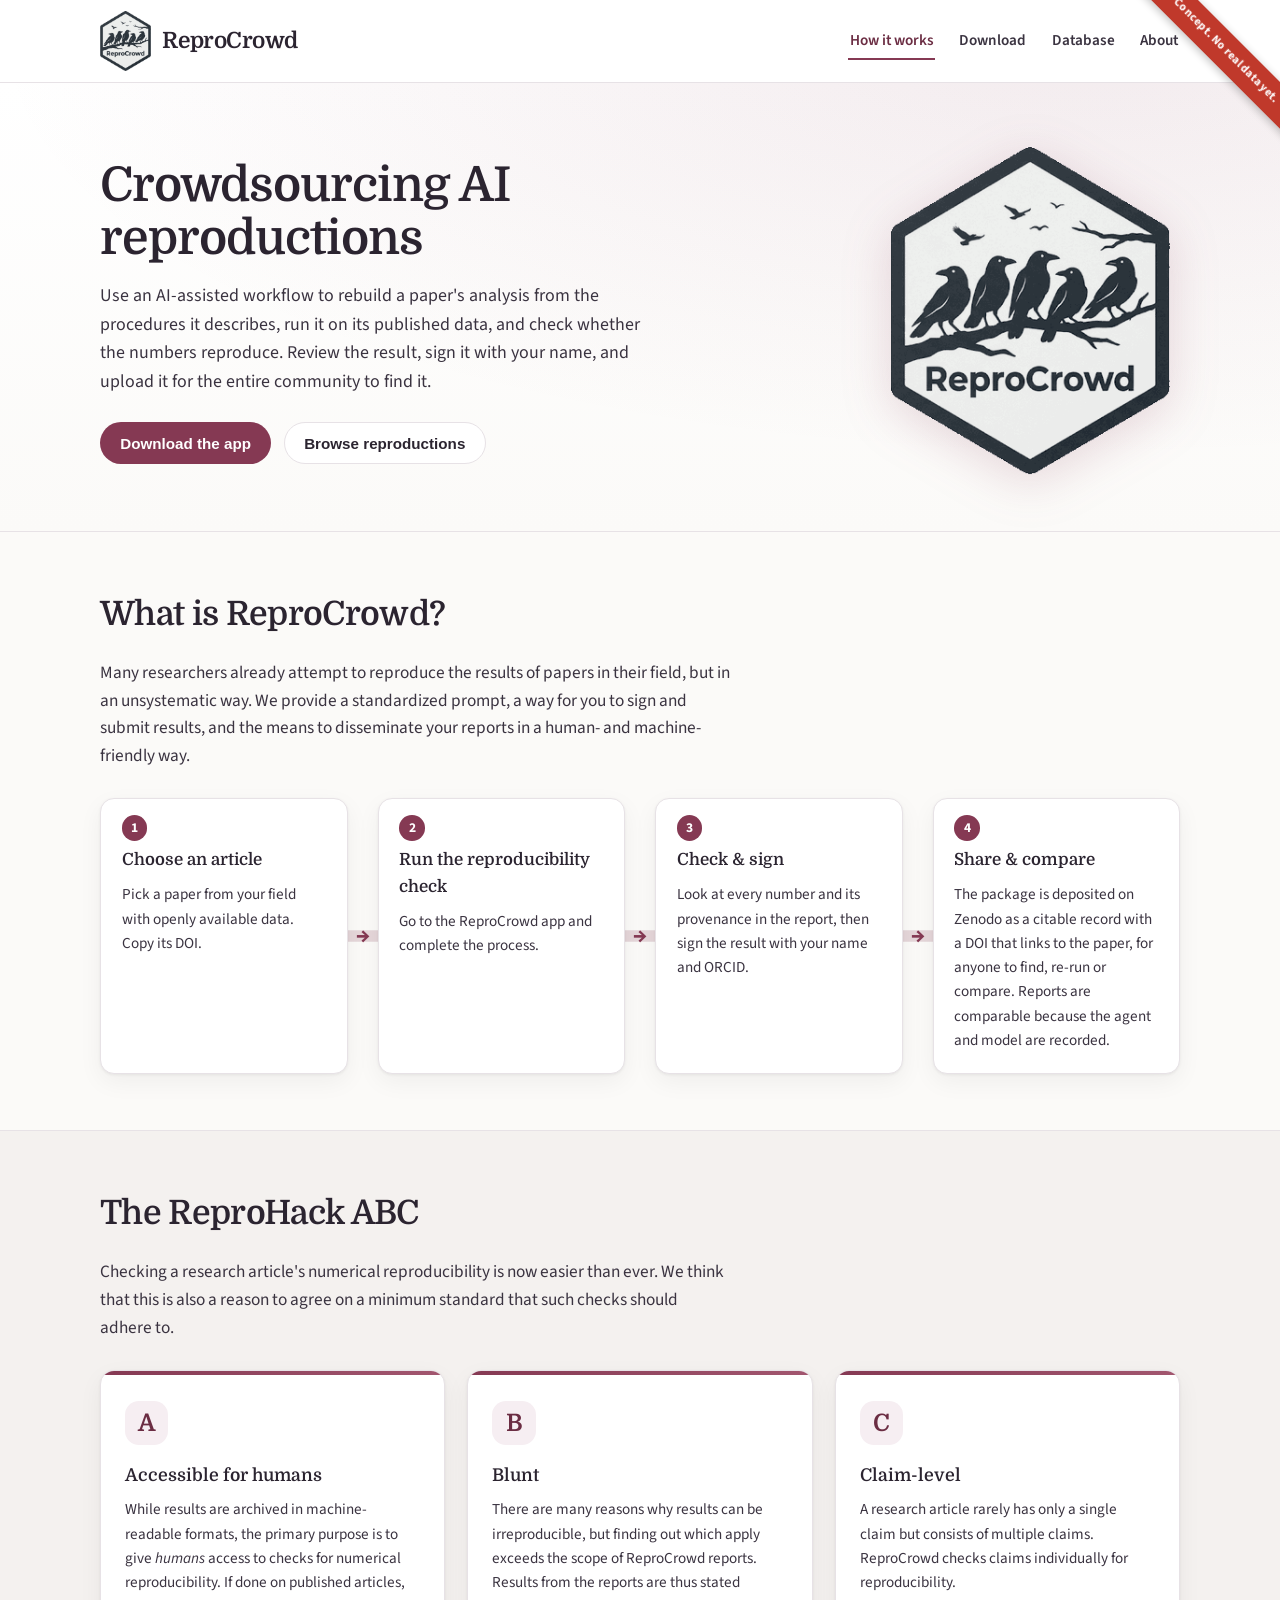
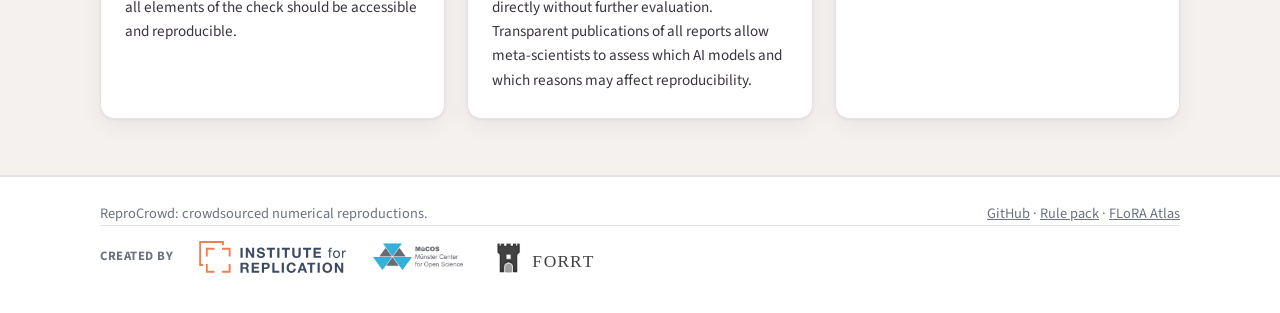
==== commit 3df3877f: "Revert "Make the perched crows individually animatable" This reverts commit 5360437d6f266e80d1f78355" ====
--- a/index.html
+++ b/index.html
@@ -49,103 +49,7 @@
           </div>
         </div>
         <div class="hero-visual">
-          <button class="crow-scene" type="button" data-crow-scene aria-label="Make a crow react">
-            <img src="./hex-sticker-crow-base.gif" alt="" class="hero-sticker" />
-            <svg class="crow-scene-overlay" viewBox="0 0 300 351" preserveAspectRatio="xMidYMid meet" aria-hidden="true" focusable="false">
-              <defs>
-                <clipPath id="crow-wing-clip-0"><path d="M84 147L60 147L54 151L38 172L37 177L30 186L68 186L77 178L84 168L86 162L86 154L84 151Z"/></clipPath>
-                <clipPath id="crow-wing-clip-1"><path d="M99 140L94 147L90 160L89 186L97 186L99 183L101 183L103 186L103 178L106 176L110 176L117 185L115 182L115 176L121 169L127 158L128 144L126 140Z"/></clipPath>
-                <clipPath id="crow-wing-clip-2"><path d="M139 136L137 138L137 186L155 186L147 182L148 176L151 173L154 173L160 181L159 186L168 186L165 185L158 176L159 171L168 157L168 136Z"/></clipPath>
-                <clipPath id="crow-wing-clip-3"><path d="M209 148L184 149L176 162L170 178L169 186L187 186L188 183L192 183L198 186L196 182L204 175L211 162L211 152Z"/></clipPath>
-                <clipPath id="crow-wing-clip-4"><path d="M215 168L215 183L221 181L231 171L234 172L234 175L239 182L237 186L258 185L262 181L272 177L272 172L269 171L272 161L267 165L265 172L260 177L254 178L247 173L247 170L262 155L265 146L264 141L233 141L222 156L219 164Z"/></clipPath>
-              </defs>
-              <g data-crow>
-                <path class="crow-body" d="M84 147L60 147L54 151L38 172L37 177L30 186L68 186L77 178L84 168L86 162L86 154L84 151Z"/>
-                <g clip-path="url(#crow-wing-clip-0)">
-                  <g data-part="wing">
-                    <ellipse cx="50.2" cy="162.6" rx="19.0" ry="16.4" fill="#2c353c" stroke="#eef0ed" stroke-width="1.1"/>
-                  </g>
-                </g>
-                <g data-part="neck">
-                  <ellipse cx="60.2" cy="147.0" rx="11.2" ry="6.2" fill="#2c353c" stroke="#eef0ed" stroke-width="1"/>
-                </g>
-                <g data-part="head">
-                  <path d="M51 135L52 137L60 138L63 141L63 144L61 146L83 146L81 136L74 129L68 128L61 132Z"/>
-                  <g data-part="eye">
-                    <circle cx="67" cy="132" r="2.6" fill="#f7f7f7"/>
-                  </g>
-                </g>
-              </g>
-              <g data-crow>
-                <path class="crow-body" d="M99 140L94 147L90 160L89 186L97 186L99 183L101 183L103 186L103 178L106 176L110 176L117 185L115 182L115 176L121 169L127 158L128 144L126 140Z"/>
-                <g clip-path="url(#crow-wing-clip-1)">
-                  <g data-part="wing">
-                    <ellipse cx="105.6" cy="158.4" rx="15.6" ry="19.3" fill="#2c353c" stroke="#eef0ed" stroke-width="1.1"/>
-                  </g>
-                </g>
-                <g data-part="neck">
-                  <ellipse cx="113.8" cy="140.0" rx="9.2" ry="7.4" fill="#2c353c" stroke="#eef0ed" stroke-width="1"/>
-                </g>
-                <g data-part="head">
-                  <path d="M135 123L121 118L113 118L107 123L103 136L100 139L125 139L123 135L123 129L126 126Z"/>
-                  <g data-part="eye">
-                    <circle cx="117" cy="121" r="2.6" fill="#f7f7f7"/>
-                  </g>
-                </g>
-              </g>
-              <g data-crow>
-                <path class="crow-body" d="M139 136L137 138L137 186L155 186L147 182L148 176L151 173L154 173L160 181L159 186L168 186L165 185L158 176L159 171L168 157L168 136Z"/>
-                <g clip-path="url(#crow-wing-clip-2)">
-                  <g data-part="wing">
-                    <ellipse cx="148.2" cy="156.0" rx="10.5" ry="21.0" fill="#2c353c" stroke="#eef0ed" stroke-width="1.1"/>
-                  </g>
-                </g>
-                <g data-part="neck">
-                  <ellipse cx="153.7" cy="136.0" rx="6.2" ry="8.0" fill="#2c353c" stroke="#eef0ed" stroke-width="1"/>
-                </g>
-                <g data-part="head">
-                  <path d="M168 114L165 112L156 113L151 118L147 128L139 135L168 135Z"/>
-                  <g data-part="eye">
-                    <circle cx="163" cy="116" r="2.6" fill="#f7f7f7"/>
-                  </g>
-                </g>
-              </g>
-              <g data-crow>
-                <path class="crow-body" d="M209 148L184 149L176 162L170 178L169 186L187 186L188 183L192 183L198 186L196 182L204 175L211 162L211 152Z"/>
-                <g clip-path="url(#crow-wing-clip-3)">
-                  <g data-part="wing">
-                    <ellipse cx="184.1" cy="163.2" rx="14.3" ry="16.0" fill="#2c353c" stroke="#eef0ed" stroke-width="1.1"/>
-                  </g>
-                </g>
-                <g data-part="neck">
-                  <ellipse cx="191.7" cy="148.0" rx="8.4" ry="6.1" fill="#2c353c" stroke="#eef0ed" stroke-width="1"/>
-                </g>
-                <g data-part="head">
-                  <path d="M179 136L182 138L187 138L190 141L190 144L187 147L209 147L205 135L199 130L193 130Z"/>
-                  <g data-part="eye">
-                    <circle cx="194" cy="133" r="2.6" fill="#f7f7f7"/>
-                  </g>
-                </g>
-              </g>
-              <g data-crow>
-                <path class="crow-body" d="M215 168L215 183L221 181L231 171L234 172L234 175L239 182L237 186L258 185L262 181L272 177L272 172L269 171L272 161L267 165L265 172L260 177L254 178L247 173L247 170L262 155L265 146L264 141L233 141L222 156L219 164Z"/>
-                <g clip-path="url(#crow-wing-clip-4)">
-                  <g data-part="wing">
-                    <ellipse cx="235.5" cy="159.0" rx="19.4" ry="18.9" fill="#2c353c" stroke="#eef0ed" stroke-width="1.1"/>
-                  </g>
-                </g>
-                <g data-part="neck">
-                  <ellipse cx="245.8" cy="141.0" rx="11.4" ry="7.2" fill="#2c353c" stroke="#eef0ed" stroke-width="1"/>
-                </g>
-                <g data-part="head">
-                  <path d="M233 125L244 129L244 133L234 140L263 140L261 127L259 123L254 119L246 119L242 122L238 122Z"/>
-                  <g data-part="eye">
-                    <circle cx="248" cy="122" r="2.6" fill="#f7f7f7"/>
-                  </g>
-                </g>
-              </g>
-            </svg>
-          </button>
+          <img src="./hex-sticker-animated.gif" alt="ReproCrowd hex sticker" class="hero-sticker" />
         </div>
       </div>
     </section>
--- a/css/style.css
+++ b/css/style.css
@@ -166,47 +166,6 @@
   filter: drop-shadow(0 10px 24px rgba(133,57,83,.18));
 }
 
-/* Crow scene: an interactive button wrapped around the hex-sticker artwork */
-.crow-scene {
-  position: relative;
-  display: inline-block;
-  padding: 0;
-  margin: 0;
-  border: none;
-  background: none;
-  font: inherit;
-  color: inherit;
-  cursor: pointer;
-  line-height: 0;
-  -webkit-tap-highlight-color: transparent;
-}
-.crow-scene .hero-sticker { display: block; }
-.crow-scene-overlay {
-  position: absolute;
-  inset: 0;
-  width: 100%;
-  height: 100%;
-  overflow: visible;
-  pointer-events: none;
-}
-.crow-scene:focus-visible {
-  outline: 3px solid var(--accent);
-  outline-offset: 4px;
-  border-radius: var(--radius);
-}
-
-/* Crow parts: the animation pivot points and resting pose */
-.crow-scene .crow-body { fill: #2c353c; }
-.crow-scene [data-part="head"] path { fill: #2c353c; }
-
-[data-crow] [data-part] {
-  transform-box: fill-box;
-  transform-origin: center;
-}
-[data-crow] [data-part="head"] { transform-origin: 50% 85%; }
-[data-crow] [data-part="wing"] { transform-origin: 50% 20%; }
-[data-crow] [data-part="neck"] { transform-origin: 50% 90%; }
-
 /* Buttons */
 .btn {
   display: inline-block;
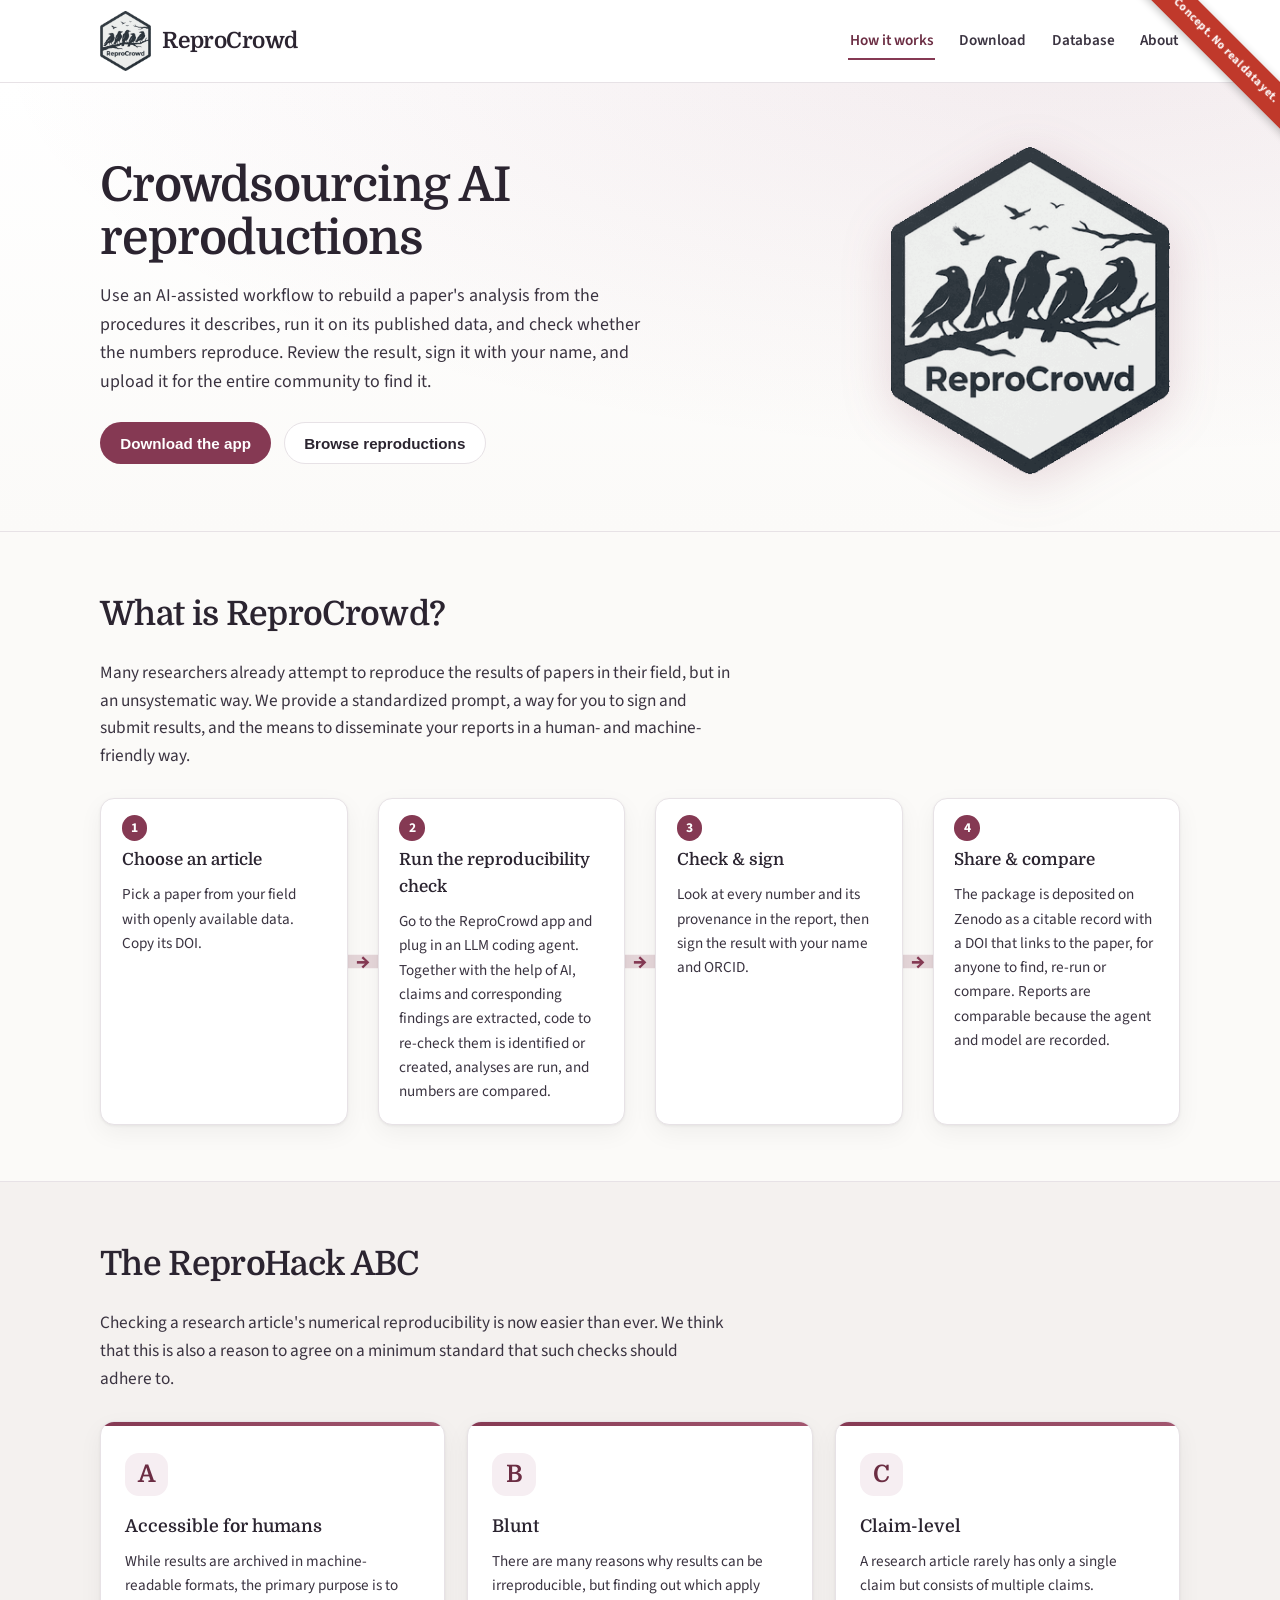
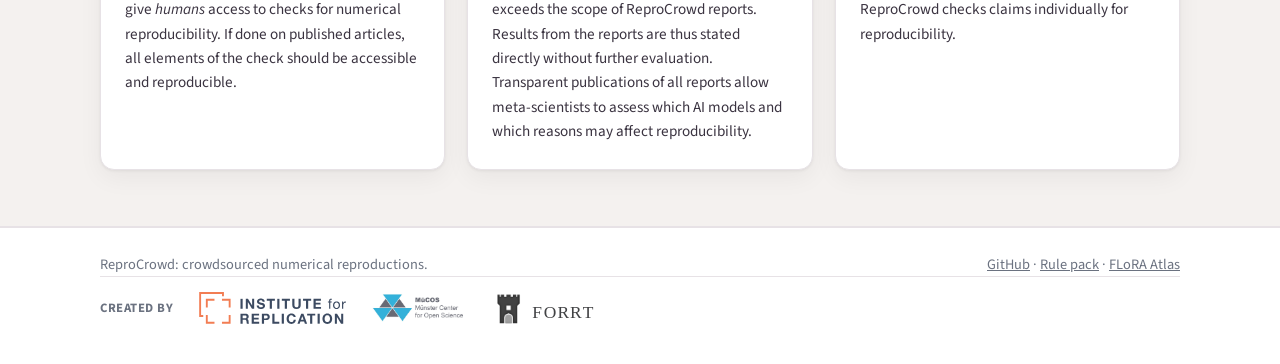
==== commit 2624ef4b: "Revise the 'Run the reproducibility check' step description" ====
--- a/index.html
+++ b/index.html
@@ -81,7 +81,7 @@
             <li class="card">
               <span class="card-step">2</span>
               <h3>Run the reproducibility check</h3>
-              <p>Go to the ReproCrowd app and complete the process.</p>
+              <p>Go to the ReproCrowd app and plug in an LLM coding agent. Together with the help of AI, claims and corresponding findings are extracted, code to re-check them is identified or created, analyses are run, and numbers are compared.</p>
             </li>
             <li class="flow-arrow" aria-hidden="true">→</li>
             <li class="card">
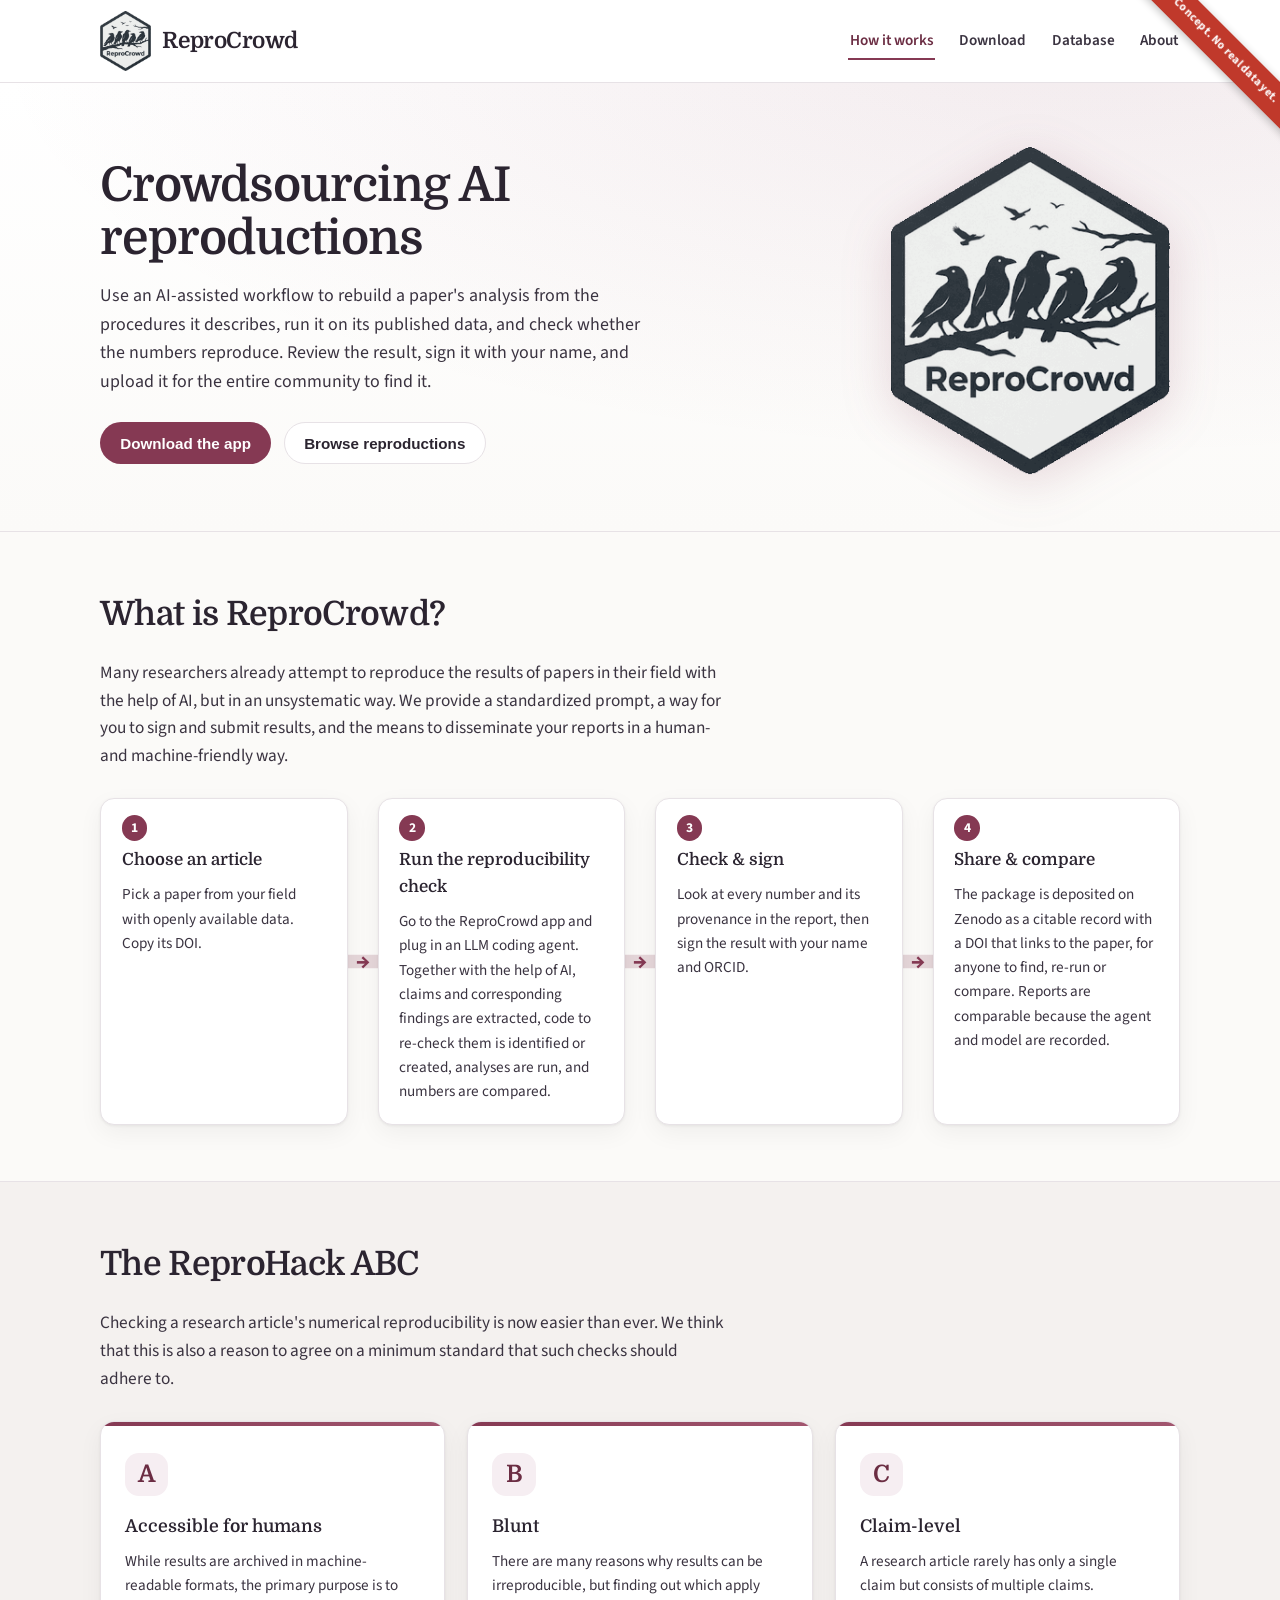
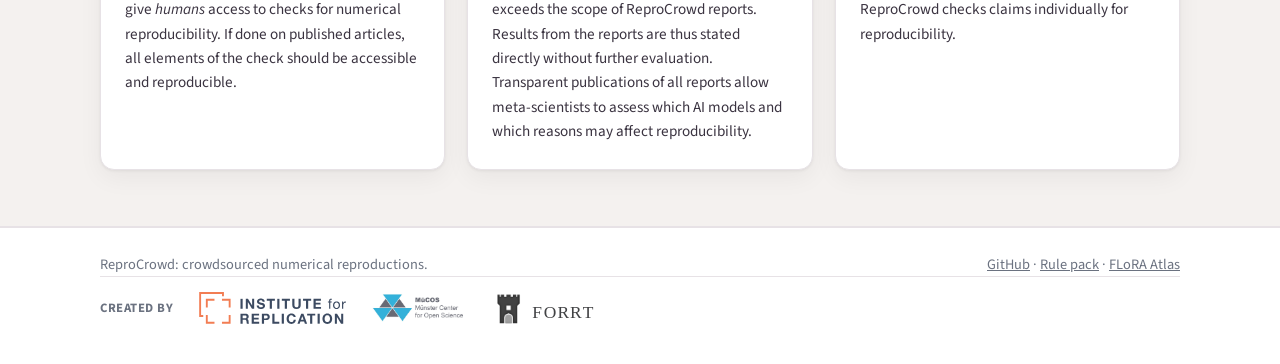
==== commit ea99f68d: "Mention AI assistance in the 'What is ReproCrowd?' intro" ====
--- a/index.html
+++ b/index.html
@@ -59,8 +59,8 @@
       <div class="container">
         <h2 class="section-title">What is ReproCrowd?</h2>
         <p class="lead">
-          Many researchers already attempt to reproduce the results of papers in their field,
-          but in an unsystematic way. We provide a standardized prompt, a way for you to sign
+          Many researchers already attempt to reproduce the results of papers in their field
+          with the help of AI, but in an unsystematic way. We provide a standardized prompt, a way for you to sign
           and submit results, and the means to disseminate your reports in a human- and
           machine-friendly way.
         </p>
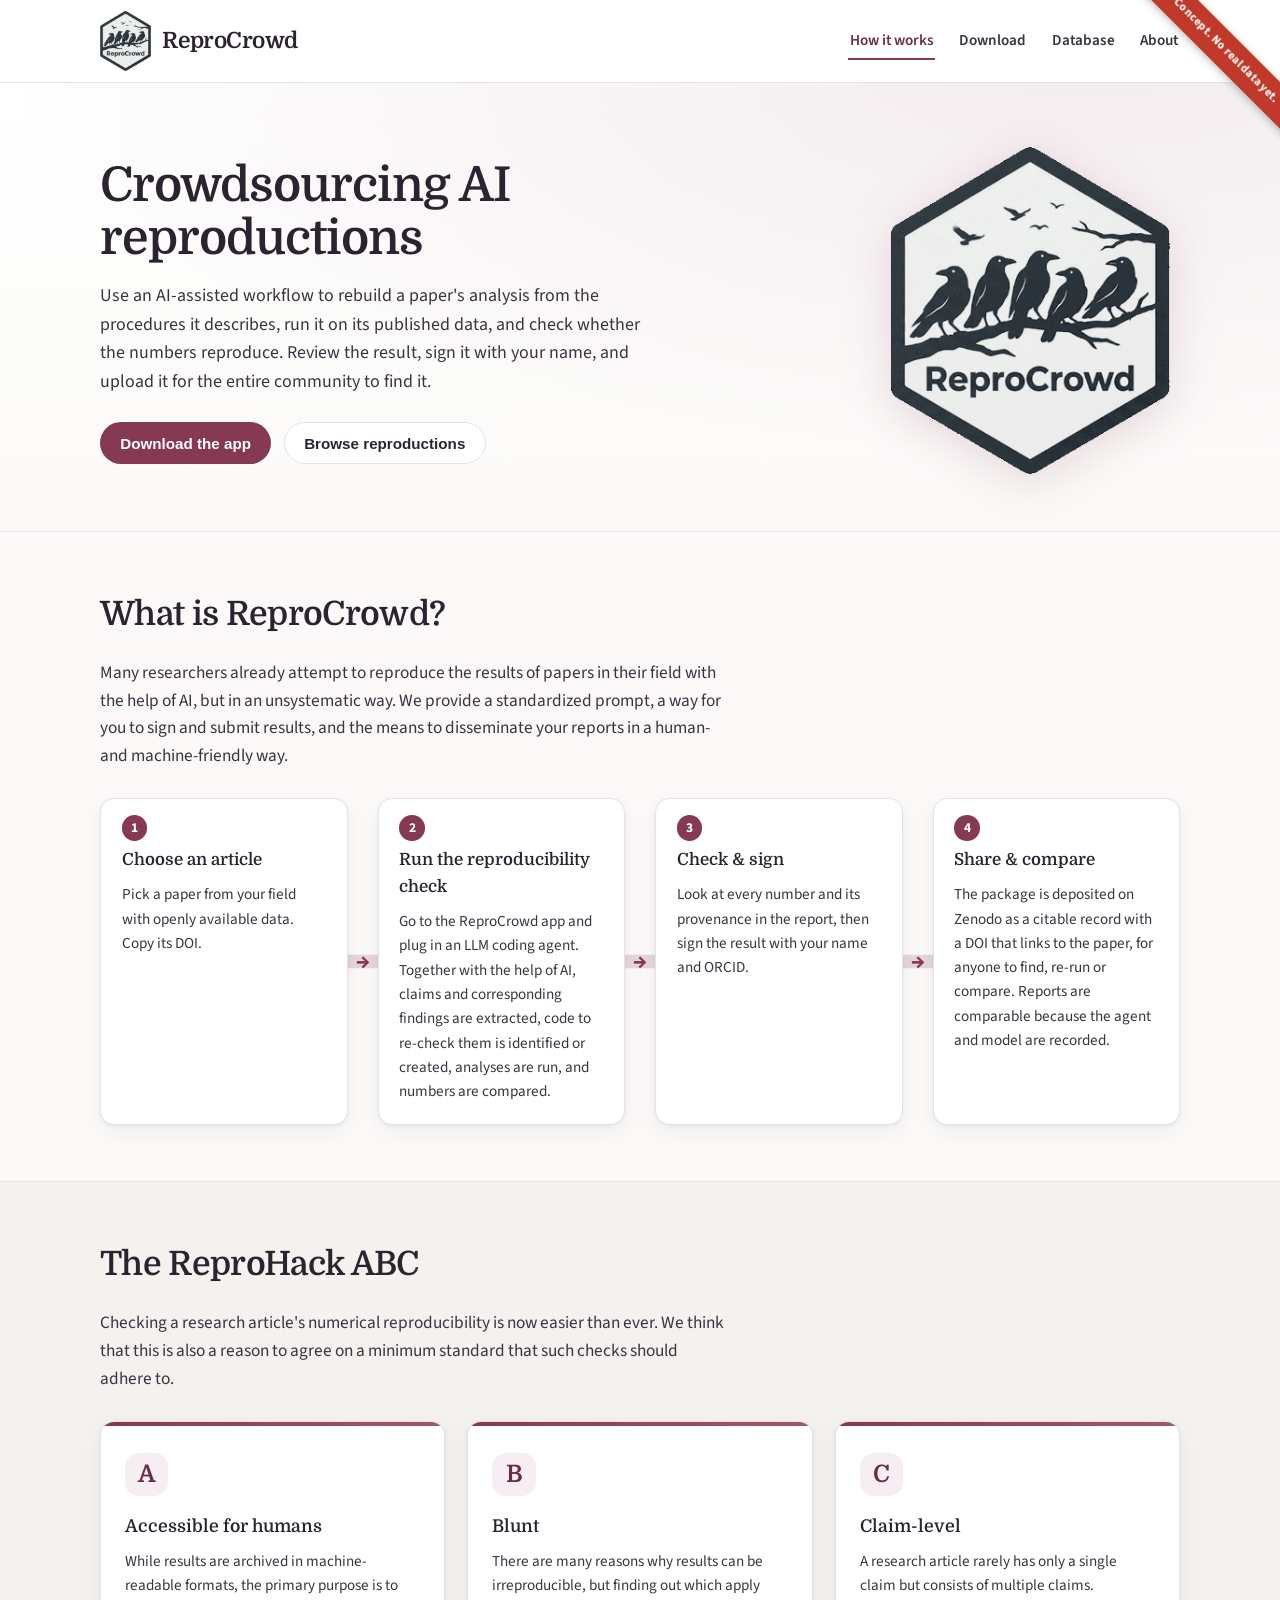
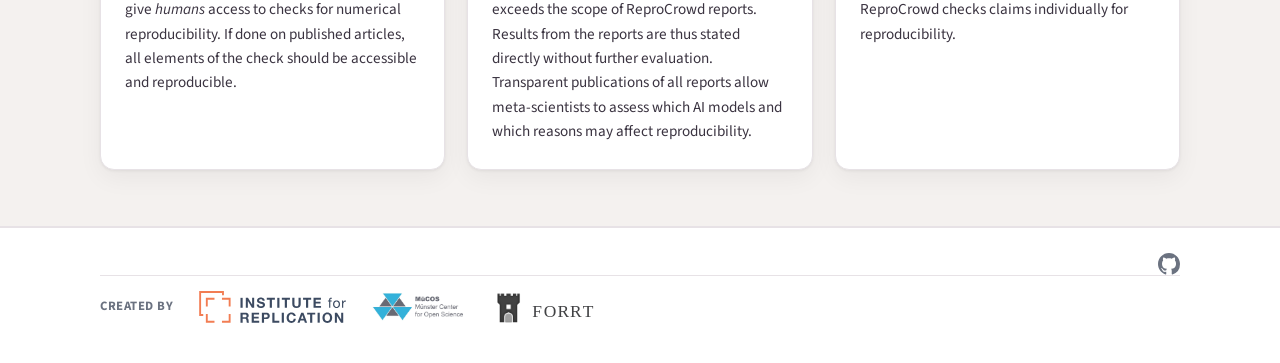
==== commit 8755bdb0: "Simplify the footer: GitHub logo on the right, drop tagline, dots, Rule pack and FLoRA Atlas links" ====
--- a/index.html
+++ b/index.html
@@ -261,12 +261,11 @@
 
   <footer class="site-footer">
     <div class="container footer-inner">
-      <span>ReproCrowd: crowdsourced numerical reproductions.</span>
-      <span>
-        <a href="https://github.com/LukasRoeseler/reprocrowd" target="_blank" rel="noopener">GitHub</a>
-        · <a href="https://forrtproject.github.io/reprocrowd/crowd-repro/RULEPACK-v1.1.0.md" target="_blank" rel="noopener">Rule pack</a>
-        · <a href="https://forrt.org/flora-replication-atlas" target="_blank" rel="noopener">FLoRA Atlas</a>
-      </span>
+      <a class="footer-github" href="https://github.com/LukasRoeseler/reprocrowd" target="_blank" rel="noopener" aria-label="GitHub repository">
+        <svg viewBox="0 0 16 16" width="22" height="22" aria-hidden="true" focusable="false">
+          <path fill-rule="evenodd" d="M8 0C3.58 0 0 3.58 0 8c0 3.54 2.29 6.53 5.47 7.59.4.07.55-.17.55-.38 0-.19-.01-.82-.01-1.49-2.01.37-2.53-.49-2.69-.94-.09-.23-.48-.94-.82-1.13-.28-.15-.68-.52-.01-.53.63-.01 1.08.58 1.23.82.72 1.21 1.87.87 2.33.66.07-.52.28-.87.51-1.07-1.78-.2-3.64-.89-3.64-3.95 0-.87.31-1.59.82-2.15-.08-.2-.36-1.02.08-2.12 0 0 .67-.21 2.2.82.64-.18 1.32-.27 2-.27.68 0 1.36.09 2 .27 1.53-1.04 2.2-.82 2.2-.82.44 1.1.16 1.92.08 2.12.51.56.82 1.27.82 2.15 0 3.07-1.87 3.75-3.65 3.95.29.25.54.73.54 1.48 0 1.07-.01 1.93-.01 2.2 0 .21.15.46.55.38A8.012 8.012 0 0 0 16 8c0-4.42-3.58-8-8-8z"></path>
+        </svg>
+      </a>
     </div>
     <div class="container footer-creators">
       <span class="footer-creators-label">Created by</span>
--- a/css/style.css
+++ b/css/style.css
@@ -514,9 +514,11 @@
   color: var(--muted);
   font-size: .9rem;
 }
-.footer-inner { display: flex; justify-content: space-between; gap: 1rem; flex-wrap: wrap; }
+.footer-inner { display: flex; justify-content: flex-end; gap: 1rem; flex-wrap: wrap; }
 .footer-inner a { color: var(--muted); }
 .footer-inner a:hover { color: var(--accent-dark); }
+.footer-github { display: inline-flex; align-items: center; }
+.footer-github svg { width: 22px; height: 22px; fill: currentColor; display: block; }
 .footer-creators {
   display: flex;
   align-items: center;
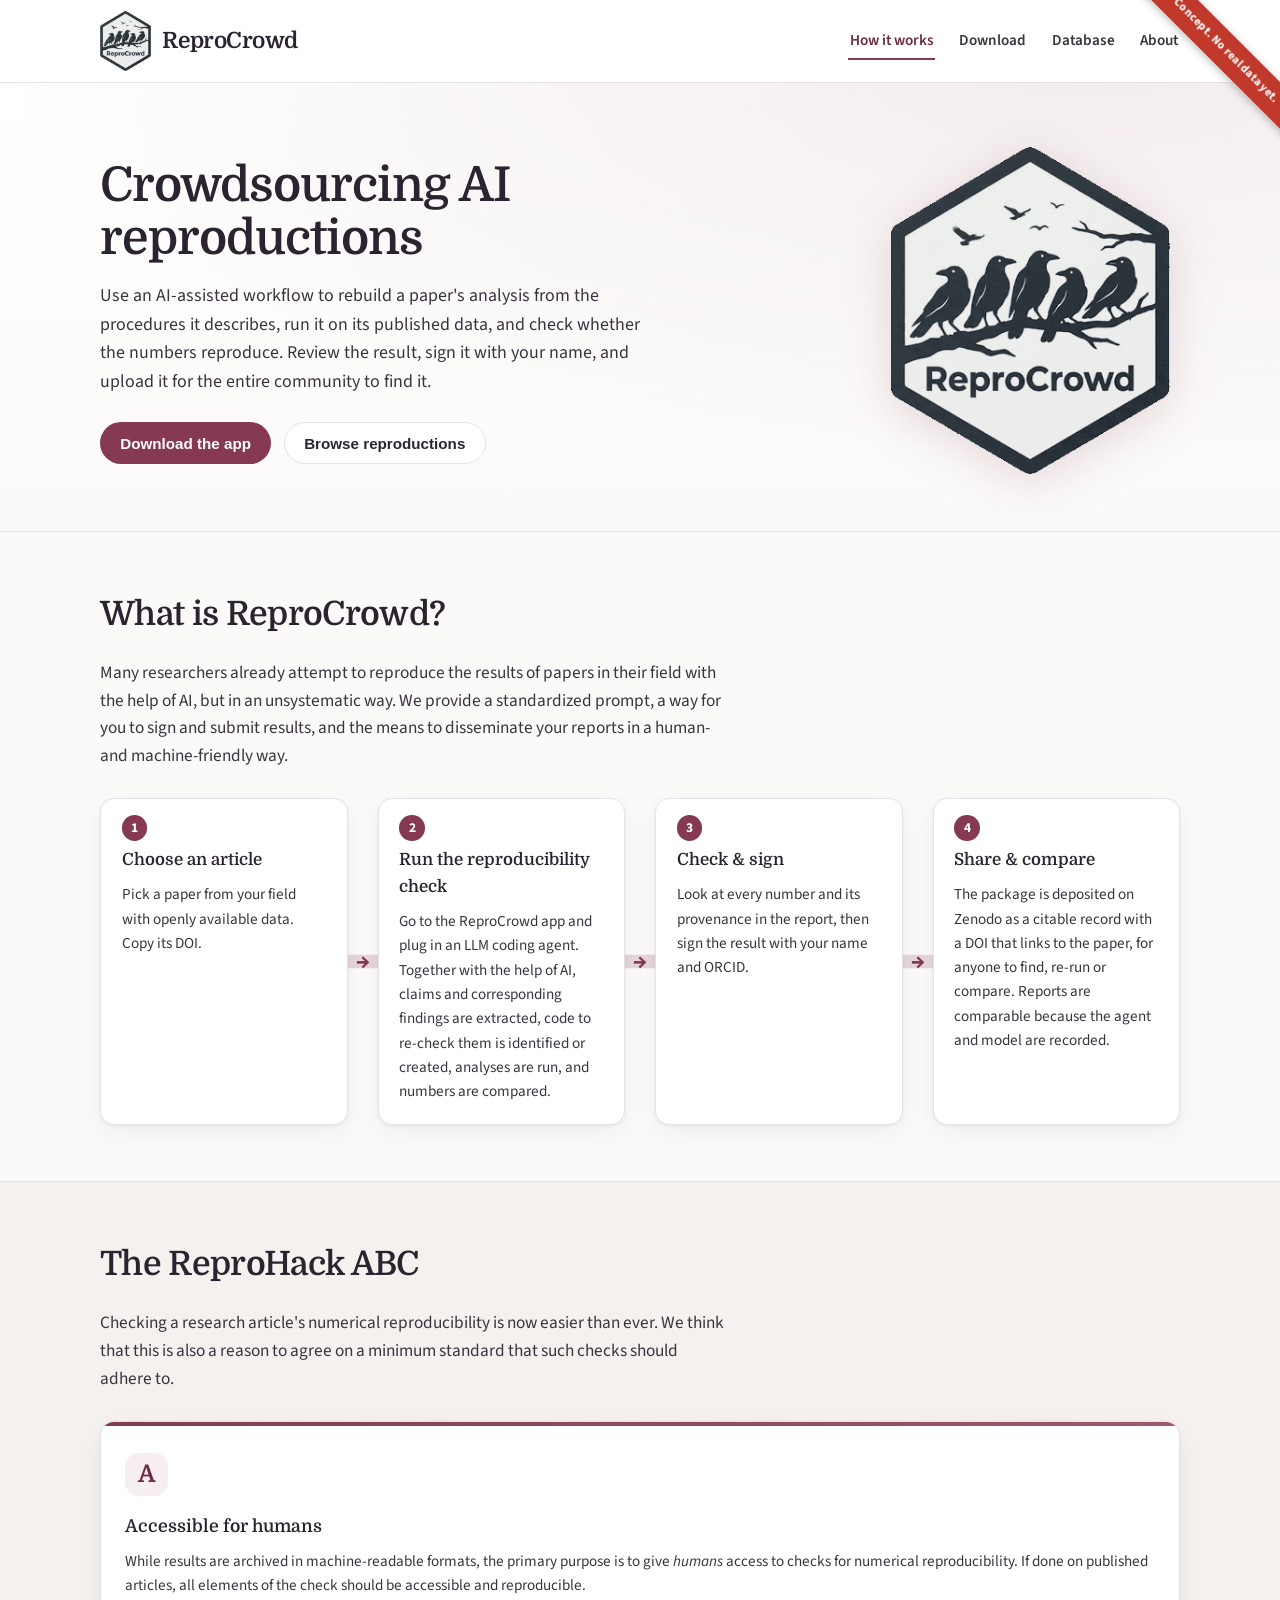
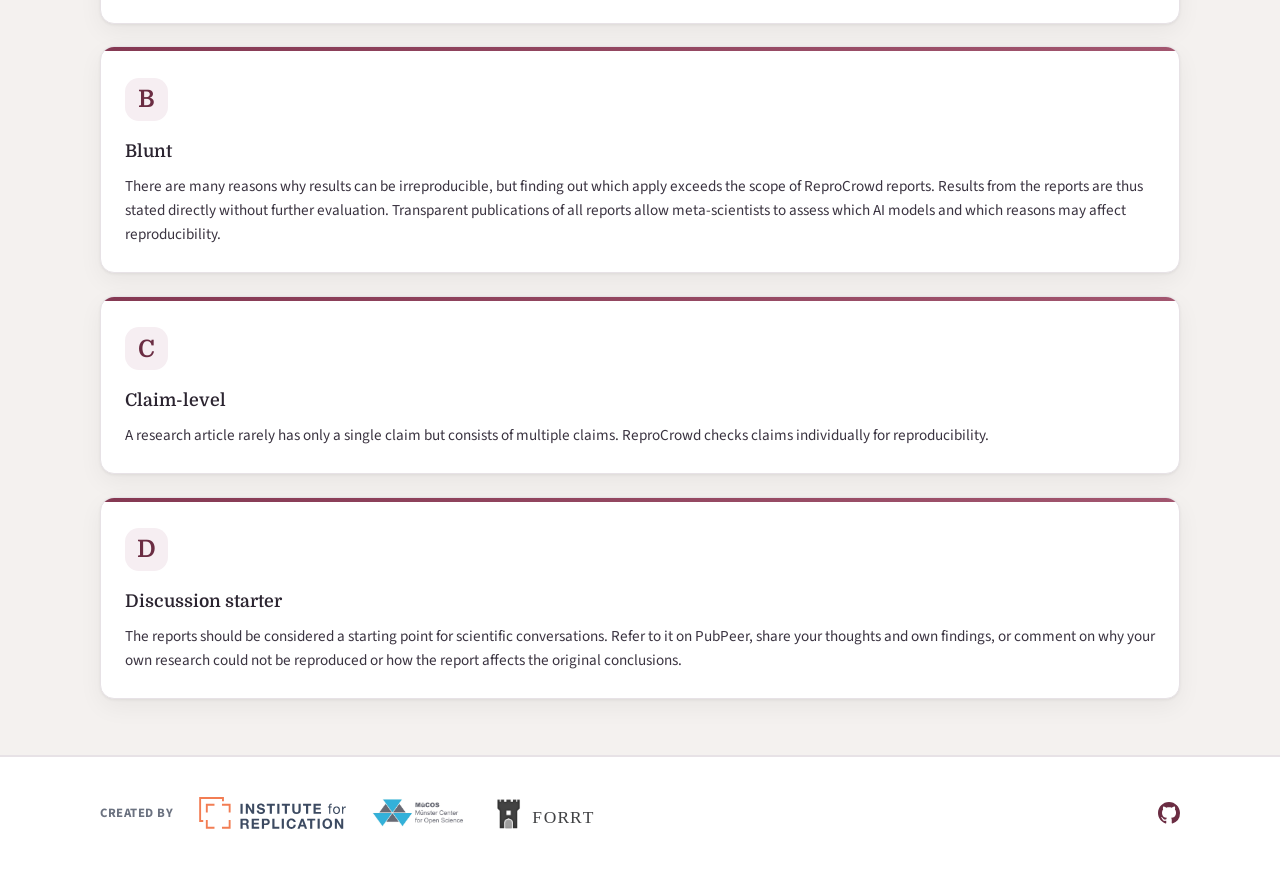
==== commit 68cc6f04: "Add ReproHack 'D' Discussion starter and stack ABC as rows; align GitHub logo in footer - Add a four" ====
--- a/index.html
+++ b/index.html
@@ -137,6 +137,16 @@
               ReproCrowd checks claims individually for reproducibility.
             </p>
           </article>
+          <article class="abc-card">
+            <span class="abc-letter" aria-hidden="true">D</span>
+            <h3>Discussion starter</h3>
+            <p>
+              The reports should be considered a starting point for scientific conversations.
+              Refer to it on PubPeer, share your thoughts and own findings, or comment on why
+              your own research could not be reproduced or how the report affects the original
+              conclusions.
+            </p>
+          </article>
         </div>
       </div>
     </section>
@@ -260,25 +270,23 @@
   </main>
 
   <footer class="site-footer">
-    <div class="container footer-inner">
+    <div class="container footer-creators">
+      <span class="footer-creators-label">Created by</span>
+      <a class="creator-logo" href="https://i4replication.org/" target="_blank" rel="noopener">
+        <img src="./logos/i4r-logo.svg" alt="Institute for Replication" />
+      </a>
+      <a class="creator-logo" href="https://www.uni-muenster.de/MueCOS/en/forschung/index.html" target="_blank" rel="noopener">
+        <img src="./logos/mucos-logo.webp" alt="Münster Center for Open Science" />
+      </a>
+      <a class="creator-logo" href="https://forrt.org/" target="_blank" rel="noopener">
+        <img src="./logos/forrt-logo.svg" alt="FORRT" />
+      </a>
       <a class="footer-github" href="https://github.com/LukasRoeseler/reprocrowd" target="_blank" rel="noopener" aria-label="GitHub repository">
         <svg viewBox="0 0 16 16" width="22" height="22" aria-hidden="true" focusable="false">
           <path fill-rule="evenodd" d="M8 0C3.58 0 0 3.58 0 8c0 3.54 2.29 6.53 5.47 7.59.4.07.55-.17.55-.38 0-.19-.01-.82-.01-1.49-2.01.37-2.53-.49-2.69-.94-.09-.23-.48-.94-.82-1.13-.28-.15-.68-.52-.01-.53.63-.01 1.08.58 1.23.82.72 1.21 1.87.87 2.33.66.07-.52.28-.87.51-1.07-1.78-.2-3.64-.89-3.64-3.95 0-.87.31-1.59.82-2.15-.08-.2-.36-1.02.08-2.12 0 0 .67-.21 2.2.82.64-.18 1.32-.27 2-.27.68 0 1.36.09 2 .27 1.53-1.04 2.2-.82 2.2-.82.44 1.1.16 1.92.08 2.12.51.56.82 1.27.82 2.15 0 3.07-1.87 3.75-3.65 3.95.29.25.54.73.54 1.48 0 1.07-.01 1.93-.01 2.2 0 .21.15.46.55.38A8.012 8.012 0 0 0 16 8c0-4.42-3.58-8-8-8z"></path>
         </svg>
       </a>
     </div>
-    <div class="container footer-creators">
-      <span class="footer-creators-label">Created by</span>
-      <a class="creator-logo" href="https://i4replication.org/" target="_blank" rel="noopener">
-        <img src="./logos/i4r-logo.svg" alt="Institute for Replication" />
-      </a>
-      <a class="creator-logo" href="https://www.uni-muenster.de/MueCOS/en/forschung/index.html" target="_blank" rel="noopener">
-        <img src="./logos/mucos-logo.webp" alt="Münster Center for Open Science" />
-      </a>
-      <a class="creator-logo" href="https://forrt.org/" target="_blank" rel="noopener">
-        <img src="./logos/forrt-logo.svg" alt="FORRT" />
-      </a>
-    </div>
   </footer>
 
   <script src="./js/app.js"></script>
--- a/css/style.css
+++ b/css/style.css
@@ -514,19 +514,15 @@
   color: var(--muted);
   font-size: .9rem;
 }
-.footer-inner { display: flex; justify-content: flex-end; gap: 1rem; flex-wrap: wrap; }
-.footer-inner a { color: var(--muted); }
-.footer-inner a:hover { color: var(--accent-dark); }
-.footer-github { display: inline-flex; align-items: center; }
-.footer-github svg { width: 22px; height: 22px; fill: currentColor; display: block; }
 .footer-creators {
   display: flex;
   align-items: center;
   gap: 1.6rem;
   flex-wrap: wrap;
   padding: .9rem 0;
-  border-top: 1px solid var(--border);
-}
+}
+.footer-github { display: inline-flex; align-items: center; margin-left: auto; }
+.footer-github svg { width: 22px; height: 22px; fill: currentColor; display: block; }
 .footer-creators-label {
   font-size: .8rem;
   font-weight: 700;
@@ -551,7 +547,7 @@
 /* ReproHack ABC (principles) */
 .abc-grid {
   display: grid;
-  grid-template-columns: repeat(auto-fit, minmax(260px, 1fr));
+  grid-template-columns: 1fr;
   gap: 1.4rem;
   margin-top: 1.8rem;
 }
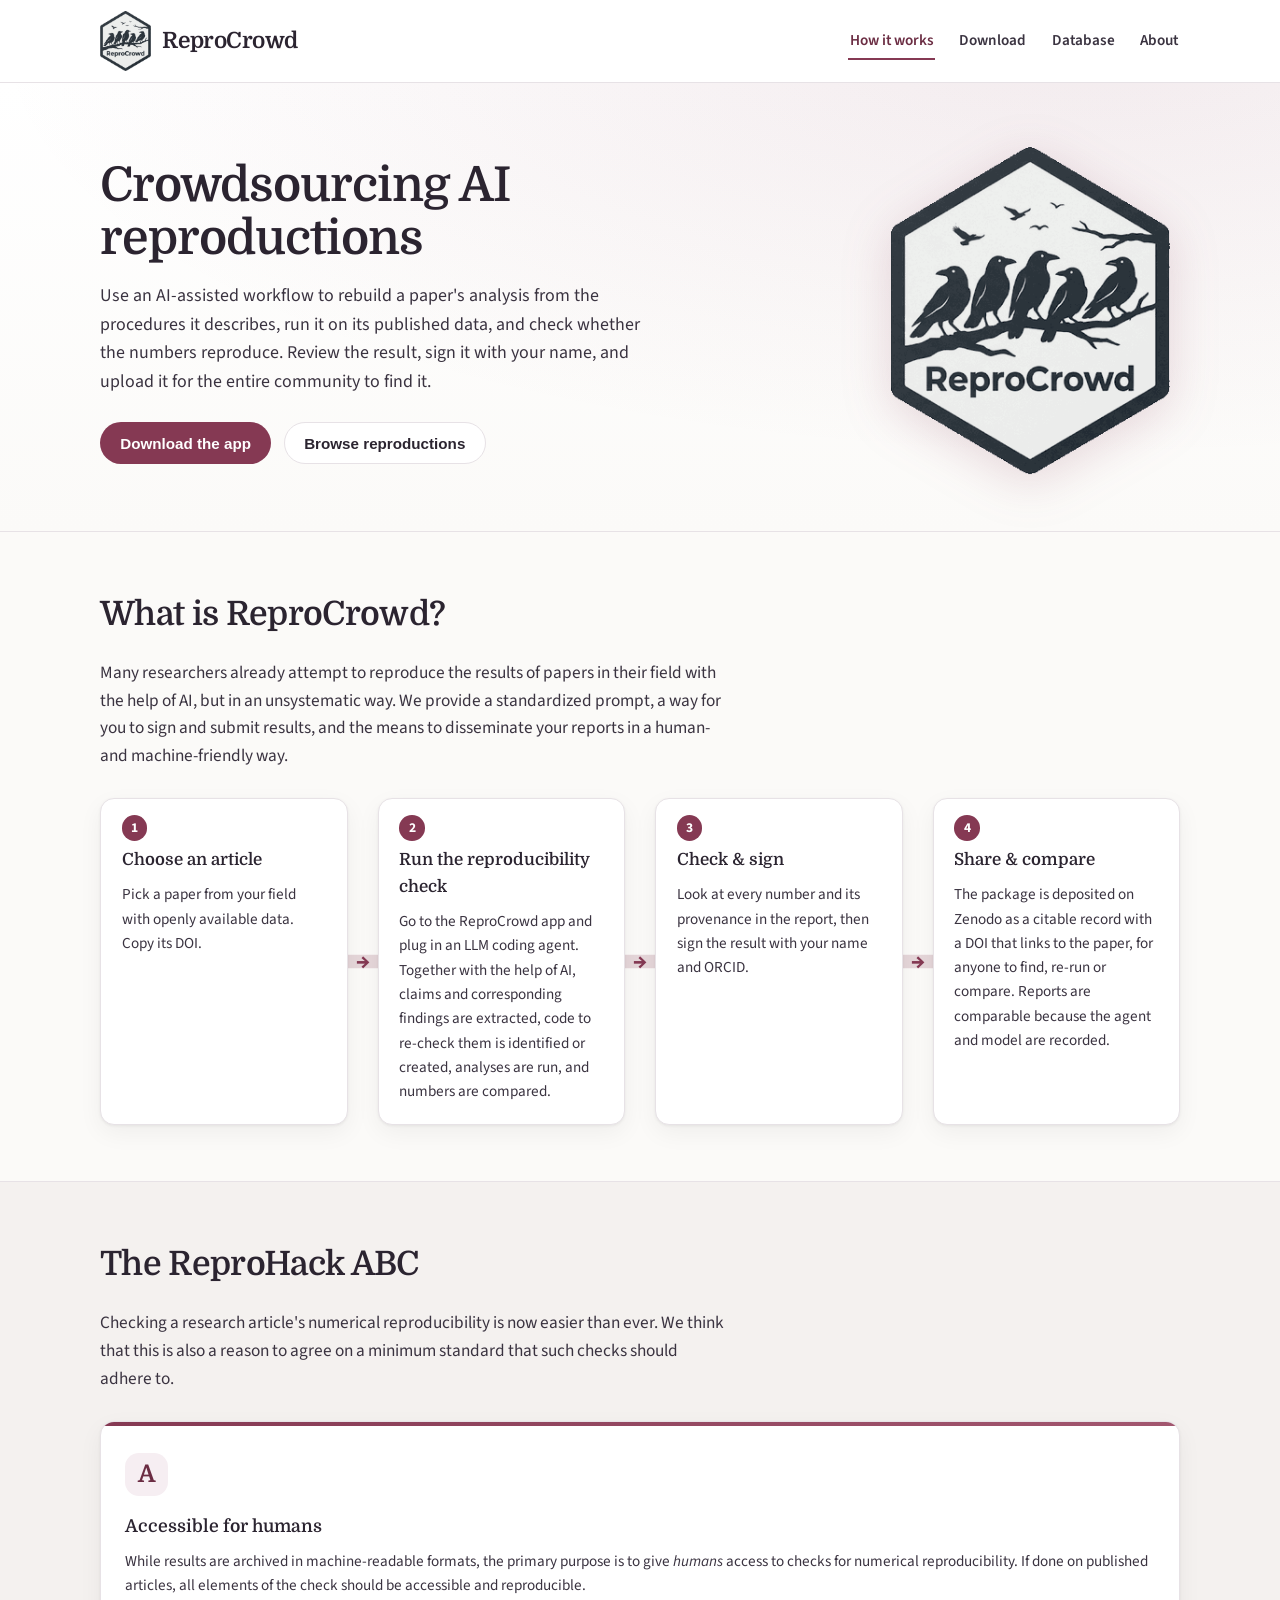
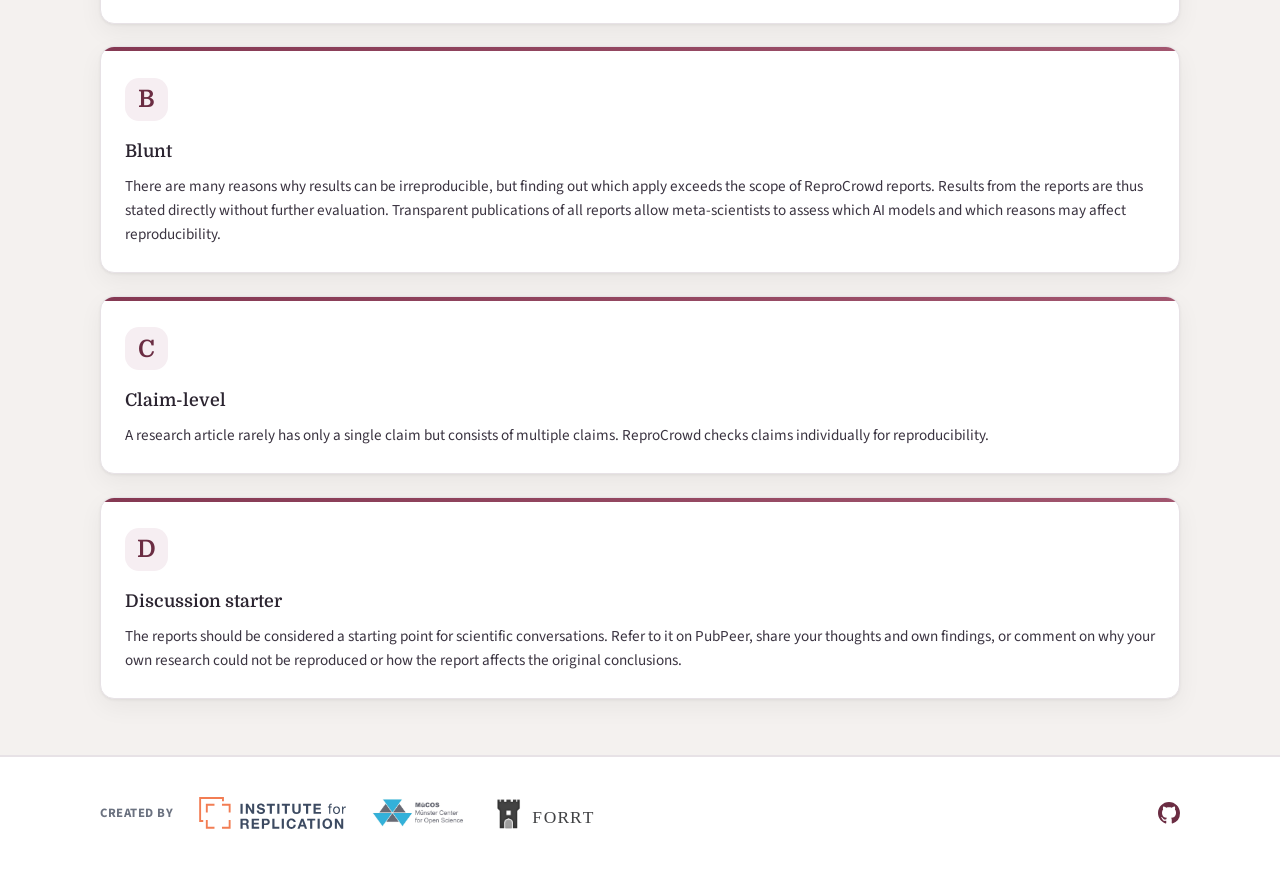
==== commit 01df336e: "Replace PoC ribbon with in-page notices; clarify fictitious data and app status - Remove the fixed r" ====
--- a/index.html
+++ b/index.html
@@ -14,7 +14,6 @@
   <script src="https://cdnjs.cloudflare.com/ajax/libs/jszip/3.10.1/jszip.min.js" defer></script>
 </head>
 <body>
-  <div class="ribbon" aria-hidden="true">Proof of Concept. No real data yet.</div>
   <header class="site-header">
     <div class="container header-inner">
       <a class="brand" href="#how-it-works">
@@ -157,6 +156,9 @@
     <section class="tab-panel" id="panel-download" role="tabpanel" aria-labelledby="tab-download" hidden>
       <div class="container section">
         <h2 class="section-title">Download</h2>
+        <div class="notice danger" role="alert">
+          <strong>Under development.</strong> The app is in development and is actively being worked on.
+        </div>
         <p class="lead">
           ReproCrowd ships as a self-contained desktop app for AI-assisted computational
           reproductions. Download the latest release, or grab the source and build it yourself.
@@ -176,15 +178,17 @@
     <section class="tab-panel" id="panel-database" role="tabpanel" aria-labelledby="tab-database" hidden>
     <section id="reproductions" class="section section-alt">
       <div class="container">
-        <h2 class="section-title">Reproductions <span class="badge badge-warn">Fictitious example data</span></h2>
+        <div class="notice danger" role="alert">
+          <strong>Fictitious example data.</strong> The entries below are fictitious examples that
+          demonstrate how the table works. No real certifications are listed yet.
+        </div>
+        <h2 class="section-title">Reproductions</h2>
         <p class="lead">
           All submitted reproductions, with their computational outcome. Search by paper, field
           or outcome, and filter by verdict. Click any row to expand its provenance chain — the
           raw data, processed data, code and output, and how each reported result maps to a claim.
           Each row links to the report and to the
           <a href="https://forrt.org/flora-replication-atlas" target="_blank" rel="noopener">FLoRA Replication Atlas</a>.
-          The rows below are <strong>fictitious example data</strong> to show how the table works;
-          no real certifications are listed yet.
         </p>
 
         <div class="table-controls">
--- a/css/style.css
+++ b/css/style.css
@@ -111,24 +111,6 @@
 .tab-panel { display: none; }
 .tab-panel.is-active { display: block; }
 
-/* Proof-of-concept ribbon */
-.ribbon {
-  position: fixed;
-  top: 18px;
-  right: -70px;
-  transform: rotate(45deg);
-  background: #c0392b;
-  color: #fff;
-  padding: 7px 46px;
-  font-size: .74rem;
-  font-weight: 700;
-  letter-spacing: .02em;
-  white-space: nowrap;
-  z-index: 80;
-  box-shadow: 0 2px 8px rgba(0,0,0,.25);
-  pointer-events: none;
-}
-
 /* Hero */
 .hero {
   padding: 4rem 0 3.5rem;
@@ -305,6 +287,13 @@
   border: 1px solid #fcd34d;
   color: #92400e;
 }
+.notice.danger {
+  background: #7f1d1d;
+  border: 1px solid #991b1b;
+  color: #fff;
+}
+.notice.danger strong { color: #fff; }
+.notice.danger a { color: #fff; text-decoration: underline; }
 .note { color: var(--muted); }
 .note code { background: var(--alt-bg); padding: .1em .3em; border-radius: 4px; }
 
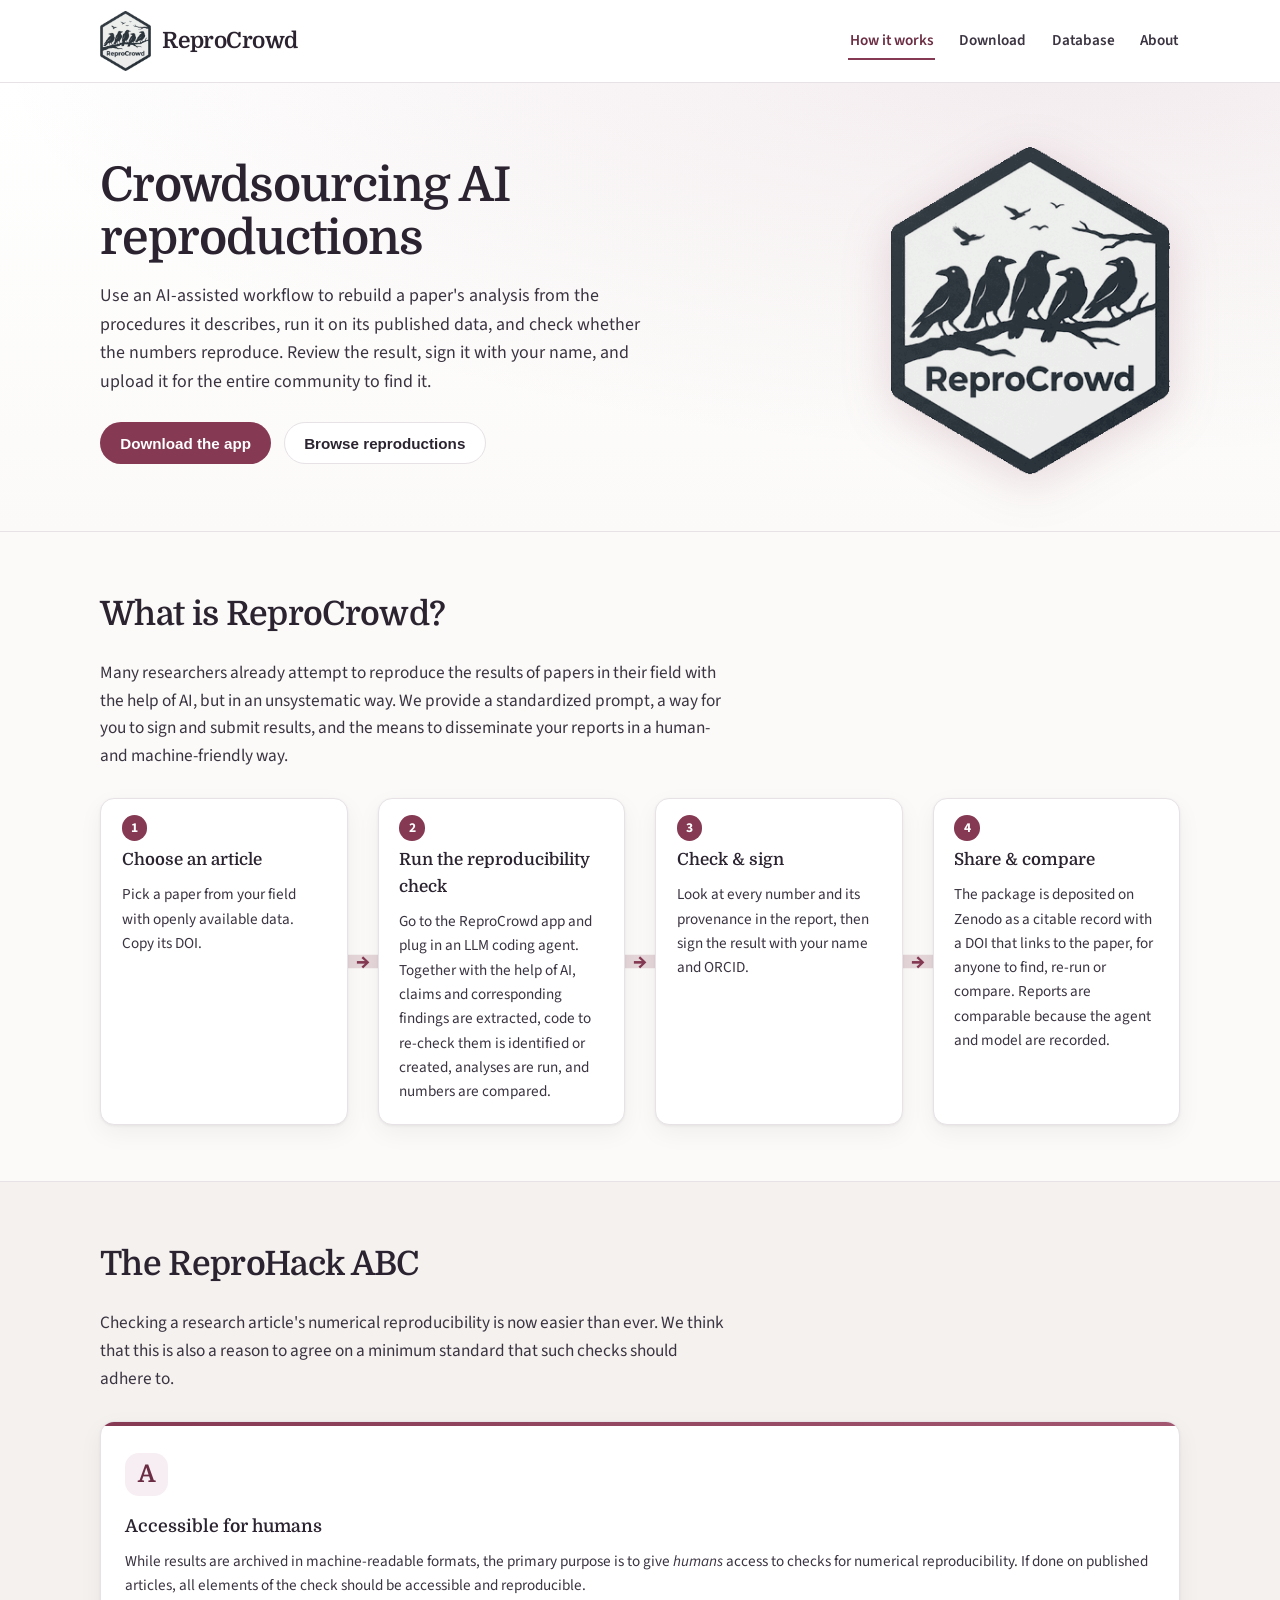
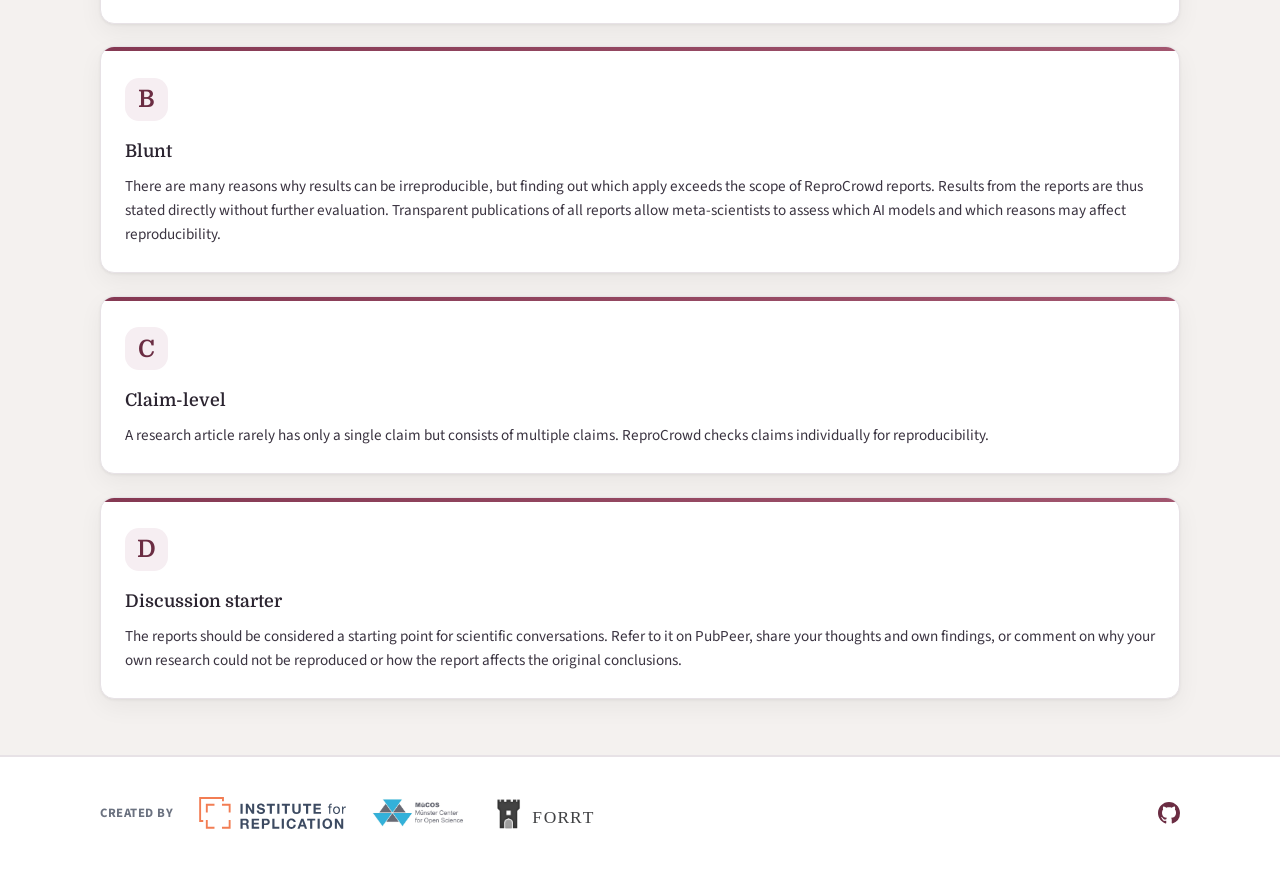
==== commit 12299e5b: "Remove the placeholder Version subsection from the About page" ====
--- a/index.html
+++ b/index.html
@@ -267,8 +267,6 @@
           </p>
         </div>
 
-        <h3 class="subsection-title">Version</h3>
-        <p class="muted">ReproCrowd website <code>0.1.0</code> (placeholder).</p>
       </div>
     </section>
   </main>
